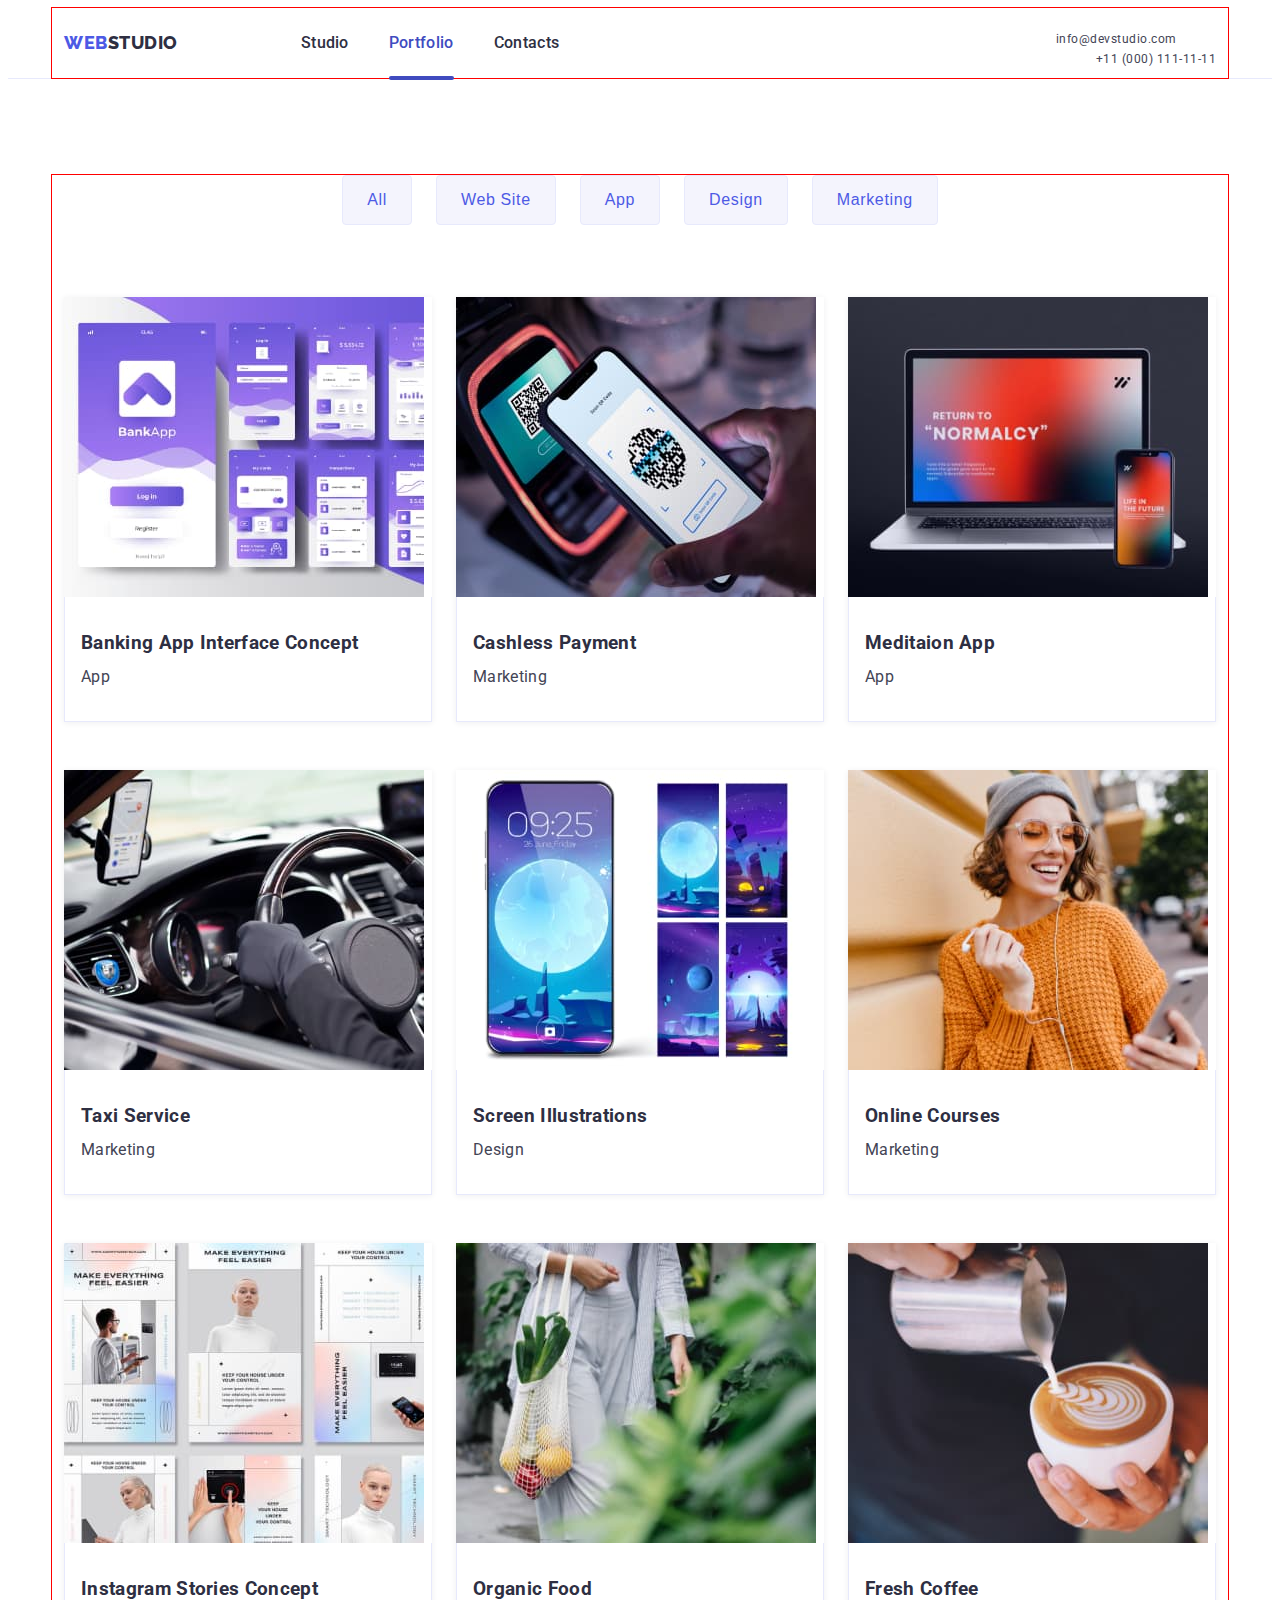
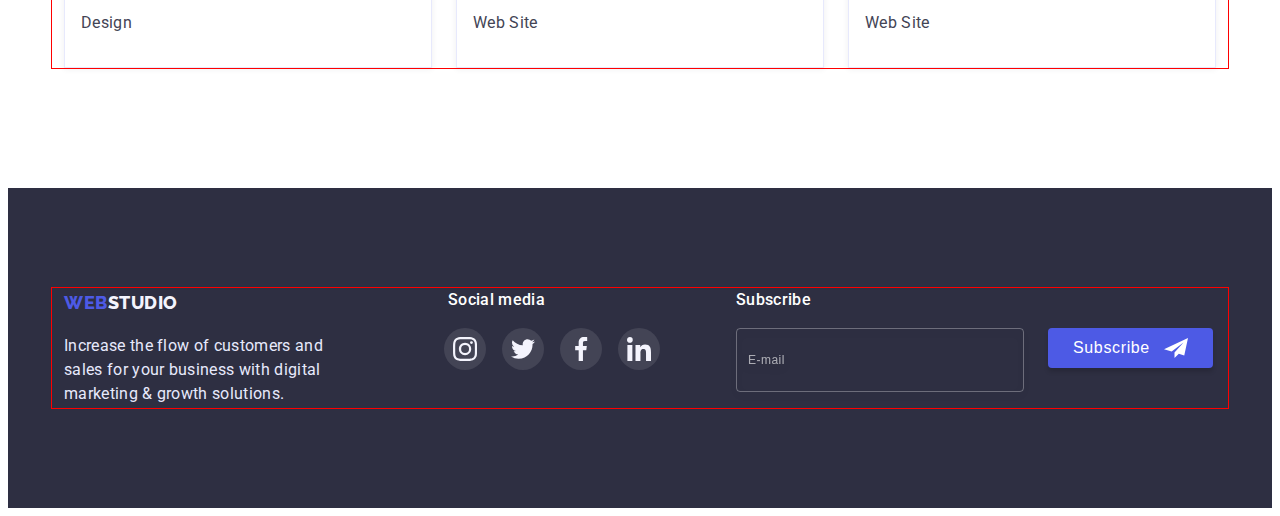
==== portfolio.html @ 54d761a9 "1" ====
<!DOCTYPE html>
<html lang="en">
  <head>
    <meta charset="UTF-8" />
    <meta http-equiv="X-UA-Compatible" content="IE=edge" />
    <meta name="viewport" content="width=device-width, initial-scale=1.0" />
    <title>WebStudio</title>
    <link rel="preconnect" href="https://fonts.googleapis.com" />
    <link rel="preconnect" href="https://fonts.gstatic.com" crossorigin />
    <link
      href="https://fonts.googleapis.com/css2?family=Raleway:wght@800&family=Roboto:wght@400;500;700&display=swap"
      rel="stylesheet"
    />
    <link
      rel="stylesheet"
      href="https://cdnjs.cloudflare.com/ajax/libs/modern-normalize/1.1.0/modern-normalize.min.css"
      integrity="sha512-wpPYUAdjBVSE4KJnH1VR1HeZfpl1ub8YT/NKx4PuQ5NmX2tKuGu6U/JRp5y+Y8XG2tV+wKQpNHVUX03MfMFn9Q=="
      crossorigin="anonymous"
      referrerpolicy="no-referrer"
    />
    <link rel="stylesheet" type="text/css" href="./css/style.css" />
    <link rel="stylesheet" type="text/css" href="./css/mobile.css" />
    <link rel="stylesheet" type="text/css" href="./css/tablet.css" />
    <link rel="stylesheet" type="text/css" href="./css/desktop.css" />
  </head>
  <body>
    <!-- Top Line -->
    <header class="header">
      <div class="container">
        <nav class="header-nav">
          <a href="./index.html" class="header-logo logo link"
            ><span class="logo-accent">WEB</span>STUDIO</a
          >
          <ul class="header-list list">
            <li class="header-item">
              <a href="./index.html" class="header-link link">Studio</a>
            </li>
            <li class="header-item">
              <a href="./portfolio.html" class="header-link current link">Portfolio</a>
            </li>
            <li class="header-item">
              <a href="" class="header-link link">Contacts</a>
            </li>
          </ul>
        </nav>
        <ul class="contacts-list list">
          <li class="contacts-item">
            <a href="mailto:info@devstudio.com" class="contacts-link link"
              >info@devstudio.com</a
            >
          </li>
          <li class="contacts-item">
            <a href="tel:+110001111111" class="contacts-link link"
              >+11 (000) 111-11-11</a
            >
          </li>
        </ul>
      </div>
    </header>
    <main>
      <!-- Projects -->
        <section class="projects">
          <div class="container">
            <h1 class="visually-hidden">Projects</h1>
          <ul class="projects-filter-list list">
            <li class="projects-item">
              <button type="button" class="projects-btn btn">All</button>
            </li>
            <li class="projects-item">
              <button type="button" class="projects-btn btn">Web Site</button>
            </li>
            <li class="projects-item">
              <button type="button" class="projects-btn btn">App</button>
            </li>
            <li class="projects-item">
              <button type="button" class="projects-btn btn">Design</button>
            </li>
            <li class="projects-item">
              <button type="button" class="projects-btn btn">Marketing</button>
            </li>
          </ul>
          <ul class="projects-list list">
            <li class="projects-card-item">
              <a href="" class="projects-link link">
                <div class="card-discription">
                  <img src="./images/Portfolio1.jpg" alt="" width="360"/>
                  <p class="text-hover">14 Stylish and User-Friendly
                    App Design Concepts
                    · Task Manager App
                    · Calorie Tracker App
                    · Exotic Fruit Ecommerce App
                    · Cloud Storage App
                </p>
                </div>
                <div class="description">
                  <h3 class="projects-title">Banking App Interface Concept</h3>
                  <p class="projects-text">App</p>
                </div>
              </a>
            </li>
            <li class="projects-card-item">
              <a href="" class="projects-link link">
                <div class="card-discription">
                  <img src="./images/Portfolio2.jpg" alt="" width="360"/>
                  <p class="text-hover">14 Stylish and User-Friendly
                    App Design Concepts
                    · Task Manager App
                    · Calorie Tracker App
                    · Exotic Fruit Ecommerce App
                    · Cloud Storage App</p>
                </div>
                <div class="description">
                  <h3 class="projects-title">Cashless Payment</h3>
                  <p class="projects-text">Marketing</p>
                </div>
              </a>
            </li>
            <li class="projects-card-item">
              <a href="" class="projects-link link">
                <div class="card-discription">
                  <img src="./images/Portfolio3.jpg" alt="" width="360"/>
                  <p class="text-hover">14 Stylish and User-Friendly
                    App Design Concepts
                    · Task Manager App
                    · Calorie Tracker App
                    · Exotic Fruit Ecommerce App
                    · Cloud Storage App</p>
                </div>
                <div class="description">
                  <h3 class="projects-title">Meditaion App</h3>
                  <p class="projects-text">App</p>
                </div>
              </a>
            </li>
            <li class="projects-card-item">
              <a href="" class="projects-link link">
                <div class="card-discription">
                  <img src="./images/Portfolio4.jpg" alt="" width="360"/>
                  <p class="text-hover">14 Stylish and User-Friendly
                    App Design Concepts
                    · Task Manager App
                    · Calorie Tracker App
                    · Exotic Fruit Ecommerce App
                    · Cloud Storage App</p>
                </div>
                <div class="description">
                  <h3 class="projects-title">Taxi Service</h3>
                  <p class="projects-text">Marketing</p>
                </div>
              </a>
            </li>
            <li class="projects-card-item">
              <a href="" class="projects-link link">
                <div class="card-discription">
                  <img src="./images/Portfolio5.jpg" alt="" width="360"/>
                  <p class="text-hover">14 Stylish and User-Friendly
                    App Design Concepts
                    · Task Manager App
                    · Calorie Tracker App
                    · Exotic Fruit Ecommerce App
                    · Cloud Storage App</p>
                </div>
                <div class="description">
                  <h3 class="projects-title">Screen Illustrations</h3>
                  <p class="projects-text">Design</p>
                </div>
              </a>
            </li>
            <li class="projects-card-item">
              <a href="" class="projects-link link">
                <div class="card-discription">
                  <img src="./images/Portfolio6.jpg" alt="" width="360"/>
                  <p class="text-hover">14 Stylish and User-Friendly
                    App Design Concepts
                    · Task Manager App
                    · Calorie Tracker App
                    · Exotic Fruit Ecommerce App
                    · Cloud Storage App</p>
                </div>
                <div class="description">
                  <h3 class="projects-title">Online Courses</h3>
                  <p class="projects-text">Marketing</p>
                </div>
              </a>
            </li>
            <li class="projects-card-item">
              <a href="" class="projects-link link">
                <div class="card-discription">
                  <img src="./images/Portfolio7.jpg" alt="" width="360"/>
                  <p class="text-hover">14 Stylish and User-Friendly
                    App Design Concepts
                    · Task Manager App
                    · Calorie Tracker App
                    · Exotic Fruit Ecommerce App
                    · Cloud Storage App</p>
                </div>
                <div class="description">
                  <h3 class="projects-title">Instagram Stories Concept</h3>
                  <p class="projects-text">Design</p>
                </div>
              </a>
            </li>
            <li class="projects-card-item">
              <a href="" class="projects-link link">
                <div class="card-discription">
                  <img src="./images/Portfolio8.jpg" alt="" width="360"/>
                  <p class="text-hover">14 Stylish and User-Friendly
                    App Design Concepts
                    · Task Manager App
                    · Calorie Tracker App
                    · Exotic Fruit Ecommerce App
                    · Cloud Storage App</p>
                </div>
                <div class="description">
                  <h3 class="projects-title">Organic Food</h3>
                  <p class="projects-text">Web Site</p>
                </div>
              </a>
            </li>
            <li class="projects-card-item">
              <a href="" class="projects-link link">
                <div class="card-discription">
                  <img src="./images/Portfolio9.jpg" alt="" width="360"/>
                  <p class="text-hover">14 Stylish and User-Friendly
                    App Design Concepts
                    · Task Manager App
                    · Calorie Tracker App
                    · Exotic Fruit Ecommerce App
                    · Cloud Storage App</p>
                </div>
                <div class="description">
                  <h3 class="projects-title">Fresh Coffee</h3>
                  <p class="projects-text">Web Site</p>
                </div>
              </a>
            </li>
          </ul>
          </div>
        </section>
    </main>
    <!-- Footer -->
    <footer class="footer section">
      <div class="container">
        <div class="container-tablet">
          <div class="short-description">
            <a href="./index.html" class="footer-logo logo link">
              <span class="logo-accent">WEB</span>STUDIO</a>
            <p class="footer-text">
            Increase the flow of customers and sales for your business with digital
            marketing & growth solutions.
            </p>
          </div>
          <div class="social-network">
            <h3 class="social-title">Social media</h3>
            <ul class="social-list footer list">
              <li class="social-item">
                <a href="" class="social-link link">
                  <svg class="icon-instagram icon" width="24" height="24">
                    <use href="./images/icons.svg#icon-instagram">
                    </use>
                  </svg>
                </a>
              </li>
              <li class="social-item">
                <a href="" class="social-link link">
                  <svg class="icon-twitter icon" width="24" height="24">
                    <use href="./images/icons.svg#icon-twitter">
                    </use>
                  </svg>
                </a>
              </li>
              <li class="social-item">
                <a href="" class="social-link link">
                  <svg class="icon-facebook icon" width="24" height="24">
                    <use href="./images/icons.svg#icon-facebook">
                    </use>
                  </svg>
                </a>
              </li>
              <li class="social-item">
                <a href="" class="social-link link">
                  <svg class="icon-linkedin icon" width="24" height="24">
                    <use href="./images/icons.svg#icon-linkedin">
                    </use>
                  </svg>
                </a>
              </li>
            </ul>
          </div>
        </div>
        <form class="form-footer">
            <h3 class="form-footer-title">Subscribe</h3>
          <div class="form-field-footer">  
            <input class="form-input-footer" type="email" name="email" placeholder="E-mail">
            <button type="submit" class="form-btn footer btn">Subscribe</button>
          </div>
        </form>
      </div>
    </footer>
  </body>
</html>
---- css/style.css ----
/* основной цвет текста #434455 */
/* цвет заголовков #2E2F42 */
/* цвет акцент #4D5AE5 */
/* цвет выделения #404BBF */
:root {
  --primary-text-color: #434455;
  --title-text-color: #2e2f42;
  --accent-color: #4d5ae5;
  --selection-color: #404bbf;
}
body {
  background-color: #ffffff;

  color: var(--primary-text-color);
  font-family: "Roboto", sans-serif;
  font-weight: 400;
  font-size: 16px;
  line-height: 1.5;
  letter-spacing: 0.02em;
}
.container {
  margin-right: auto;
  margin-left: auto;
  padding-right: 16px;
  padding-left: 16px;

  outline: 1px solid red;
}
.list {
  margin: 0;
  padding: 0;

  list-style: none;
}
.link {
  text-decoration: none;
}
.logo {
  font-family: "Raleway", cursive;
  font-weight: 800;
  font-size: 18px;
  letter-spacing: 0.03em;
}
.btn {
  display: inline-block;
  border: 1px solid transparent;
  cursor: pointer;

  font-weight: 500;
  font-size: 16px;
  line-height: 1.5;
  letter-spacing: 0.04em;
}
.section {
  padding-top: 96px;
  padding-bottom: 96px;
}
img {
  display: block;
  margin: 0;
}
.title {
  color: var(--title-text-color);
  font-weight: 700;
  font-size: 36px;
  line-height: 1.11;
}

/* ----- Top Line ----- */

.header {
  border-bottom: 1px solid #e7e9fc;
}
.header .container {
  display: flex;
  align-items: center;
}
.header-nav {
  display: flex;
  align-items: center;
}
.header-logo {
  margin-right: 76px;

  color: var(--title-text-color);
  line-height: 1.33;
}
.logo-accent {
  color: var(--accent-color);
}
.header-list {
  display: flex;
}
.header-item:not(:last-child) {
  margin-right: 40px;
}
.header-link {
  position: relative;
  display: block;
  padding-top: 24px;
  padding-bottom: 24px;

  transition: color 250ms cubic-bezier(0.4, 0, 0.2, 1);

  color: var(--title-text-color);
  font-weight: 500;
  font-size: 16px;
  line-height: 1.5;
}
.header-link:is(:hover, :focus),
.header-link.current {
  color: var(--selection-color);
}
.current::after {
  content: "";

  position: absolute;
  top: 69px;
  left: 0;

  width: 100%;
  height: 4px;

  border-radius: 2px;
  background-color: var(--selection-color);
}
.contacts-list {
  display: flex;
  margin-left: auto;
}
.contacts-item + .contacts-item {
  margin-left: 40px;
}
.contacts-link {
  display: block;

  transition: color 250ms cubic-bezier(0.4, 0, 0.2, 1);

  color: var(--primary-text-color);
}
.contacts-link:is(:hover, :focus) {
  color: var(--selection-color);
}

/* ----- Hero ----- */

.hero {
  text-align: center;
}
.overlay {
  max-width: 428px;

  margin-right: auto;
  margin-left: auto;
  padding-top: 112px;
  padding-bottom: 112px;

  background-image: linear-gradient(
      to right,
      rgba(46, 47, 66, 0.7),
      rgba(46, 47, 66, 0.7)
    ),
    url("../images/hero-bg-mobile.jpg");
  background-repeat: no-repeat;
  background-position: center;
  background-size: cover;
  background-color: grey;
}
.hero-title {
  max-width: 320px;

  margin: 0 auto 72px;

  color: #ffffff;
}
.hero-btn {
  min-width: 169px;
  height: 56px;

  padding: 16px 32px;

  transition: background-color 250ms cubic-bezier(0.4, 0, 0.2, 1);

  color: #ffffff;
  background-color: var(--accent-color);
  border-radius: 4px;
  box-shadow: 0px 4px 4px rgba(0, 0, 0, 0.15);
}
.hero-btn:is(:hover, :focus) {
  background-color: var(--selection-color);
}

/* ----- Features ----- */

.visually-hidden {
  position: absolute;
  width: 1px;
  height: 1px;
  margin: -1px;
  border: 0;
  padding: 0;

  white-space: nowrap;
  clip-path: inset(100%);
  clip: rect(0 0 0 0);
  overflow: hidden;
}
.features-list {
  display: flex;
  flex-wrap: wrap;
  gap: 72px;
}
.features-icon {
  display: none;
  width: 264px;
  height: 112px;
  margin-bottom: 8px;

  justify-content: center;
  align-items: center;

  background-color: #f4f4fd;
  border-radius: 4px;
}
.features-title {
  margin-top: 0;
  margin-bottom: 8px;

  text-align: center;
}
.features-text {
  margin: 0;

  font-weight: 500;
}

/* ----- Occupation ----- */

.occupation {
  display: none;
  text-align: center;
}
.occupation-title {
  margin-top: 0;
  margin-bottom: 72px;
}
.occupation-list {
  display: flex;
  justify-content: space-between;
}

/* ----- Team ----- */

.team {
  padding-bottom: 128px;

  background-color: #f4f4fd;
  text-align: center;
}
.team-title {
  margin-top: 0;
  margin-bottom: 72px;
}
.team-list {
  display: flex;
  flex-wrap: wrap;
  justify-content: center;
  gap: 72px;
}
.team-item {
  width: 264px;

  box-shadow: 0px 1px 6px rgba(46, 47, 66, 0.08),
    0px 1px 1px rgba(46, 47, 66, 0.16), 0px 2px 1px rgba(46, 47, 66, 0.08);
  border-radius: 0px 0px 4px 4px;

  background-color: #fff;
}
.team-item .description {
  padding: 32px 16px;
}
.team-title-name {
  margin-top: 0;
  margin-bottom: 8px;

  font-weight: 500;
  font-size: 20px;
  line-height: 1.2;
  color: var(--title-text-color);
}
.team-text {
  margin-top: 0;
  margin-bottom: 8px;
}
.social-list {
  display: flex;
  gap: 24px;
}
.social-link {
  display: flex;
  width: 40px;
  height: 40px;

  justify-content: center;
  align-items: center;

  transition: background-color 250ms cubic-bezier(0.4, 0, 0.2, 1);

  border: 1px solid transparent;
  border-radius: 50%;

  background-color: var(--accent-color);
}
.social-link:is(:hover, :focus) {
  background-color: var(--selection-color);
}

/* ----- Customers ----- */

.customers {
  text-align: center;
}
.customers-title {
  margin-top: 0;
  margin-bottom: 72px;
}
.customers-list {
  display: flex;
  flex-wrap: wrap;
  gap: 72px 16px;
}
.customers-link {
  display: flex;
  width: 190px;
  height: 88px;

  justify-content: center;
  align-items: center;
  color: #8e8f99;

  transition: color 250ms cubic-bezier(0.4, 0, 0.2, 1),
    border-color 250ms cubic-bezier(0.4, 0, 0.2, 1);

  border: 1px solid #8e8f99;
  border-radius: 4px;
}
.customers-link:is(:hover, :focus) {
  color: var(--selection-color);
  border-color: var(--selection-color);
}
.customers-link > svg {
  fill: currentColor;
}

/* ----- Footer ----- */

.footer {
  background-color: var(--title-text-color);
}
.short-description {
  margin-bottom: 72px;
}
.footer-logo {
  display: block;
  margin-bottom: 16px;
  text-align: center;

  color: #f4f4fd;
  line-height: 1.67;
}
.footer-text {
  max-width: 268px;
  margin: 0 auto;

  color: #e7e9fc;
}
.social-list.footer {
  padding: 0;
  gap: 16px;
}
.social-network {
  width: 100%;
  margin-bottom: 72px;
}
.social-list.footer {
  justify-content: center;
}
.social-title {
  margin-top: 0;
  margin-bottom: 16px;

  text-align: center;
  color: #ffffff;
  font-weight: 500;
  font-size: 16px;
}
.social-network .social-link {
  background-color: rgba(255, 255, 255, 0.1);
}
.social-network .social-link:is(:hover, :focus) {
  background-color: #31d0aa;
}

/* ----- Footer form ----- */

.form-footer-title {
  margin-top: 0;
  margin-bottom: 16px;

  text-align: center;
  color: #ffffff;
  font-weight: 500;
  font-size: 16px;
}
.form-input-footer {
  width: 100%;
  height: 40px;
  padding: 11px;
  margin-bottom: 16px;

  color: rgba(255, 255, 255, 0.6);
  letter-spacing: 0.04em;
  font-size: 12px;
  line-height: 2;

  outline: transparent;
  border: 1px solid rgba(255, 255, 255, 0.3);
  filter: drop-shadow(0px 4px 4px rgba(0, 0, 0, 0.15));
  border-radius: 4px;
  background-color: transparent;
}
.form-input-footer:focus {
  border-color: var(--accent-color);
}
.form-input-footer::placeholder {
  color: rgba(255, 255, 255, 0.6);
  letter-spacing: 0.04em;
  font-size: 12px;
  line-height: 2;
}
.form-btn.footer {
  display: flex;
  justify-content: space-between;
  align-items: center;

  min-width: 165px;
  height: 40px;
  margin-right: auto;
  margin-left: auto;
  padding: 8px 24px;
}
.form-btn.footer::after {
  content: "";
  width: 24px;
  height: 20px;

  background-image: url(../images/icon-send.svg);
}

/* +++++ Porfolio Style +++++ */

/* ----- Projects ----- */

.projects {
  padding-top: 96px;
  padding-bottom: 120px;
}
.projects-filter-list {
  display: flex;
  margin-bottom: 72px;
  justify-content: center;
  gap: 24px;
}
.projects-btn {
  padding: 12px 24px;

  transition: color 250ms cubic-bezier(0.4, 0, 0.2, 1),
    background-color 250ms cubic-bezier(0.4, 0, 0.2, 1),
    box-shadow 250ms cubic-bezier(0.4, 0, 0.2, 1),
    border-color 250ms cubic-bezier(0.4, 0, 0.2, 1);

  color: var(--accent-color);
  background-color: #f4f4fd;
  border: 1px solid #e7e9fc;
  border-radius: 4px;
}
.projects-btn:is(:hover, :focus) {
  color: #ffffff;
  background-color: var(--accent-color);
  box-shadow: 0px 3px 1px rgba(0, 0, 0, 0.1), 0px 2px 1px rgba(0, 0, 0, 0.08),
    0px 2px 2px rgba(0, 0, 0, 0.12);
  border-color: transparent;
}
.projects-list {
  display: flex;
  flex-wrap: wrap;
  gap: 48px 24px;
}
.projects-card-item {
  display: block;
  width: calc((100% - 48px) / 3);

  transition: box-shadow 250ms cubic-bezier(0.4, 0, 0.2, 1);

  box-shadow: 0px 1px 6px rgba(46, 47, 66, 0.08);
}
.projects-card-item:is(:hover, :focus) {
  box-shadow: 0px 1px 6px rgba(46, 47, 66, 0.08),
    0px 1px 1px rgba(46, 47, 66, 0.16), 0px 2px 1px rgba(46, 47, 66, 0.08);
}
.projects-card-item .description {
  padding-top: 32px;
  padding-bottom: 32px;
  padding-left: 16px;

  border-right: 1px solid #e7e9fc;
  border-bottom: 1px solid #e7e9fc;
  border-left: 1px solid #e7e9fc;
}
.projects-link {
  color: var(--title-text-color);
}
.projects-title {
  margin-top: 0;
  margin-bottom: 8px;
}
.projects-text {
  margin-top: 0;
  margin-bottom: 0;

  color: var(--primary-text-color);
}
.card-discription {
  position: relative;
  overflow: hidden;
}
.text-hover {
  position: absolute;
  top: 0;
  left: 0;

  width: 100%;
  height: 100%;
  margin: 0;
  padding: 40px 32px;
  overflow: auto;

  transform: translateY(100%);
  transition: transform 250ms cubic-bezier(0.4, 0, 0.2, 1);

  color: #f4f4fd;
  background-color: var(--accent-color);
}
.projects-link:is(:hover, :focus) .text-hover {
  transform: translateY(0);
}

/* ----- Modal window ----- */

.backdrop {
  position: fixed;
  top: 0;
  left: 0;

  width: 100%;
  height: 100%;

  background-color: rgba(46, 47, 66, 0.4);

  transition: visibility 500ms cubic-bezier(0.4, 0, 0.2, 1),
    opacity 500ms cubic-bezier(0.4, 0, 0.2, 1);
}
.backdrop.is-hidden {
  opacity: 0;
  visibility: hidden;
  pointer-events: none;
}
.backdrop.is-hidden .modal {
  transform: translate(250%, 150%) rotate(-180deg);
}
.modal {
  position: absolute;
  top: 50%;
  left: 50%;
  transform: translate(-50%, -50%) rotate(0);

  width: 392px;
  height: 586px;
  padding: 72px 16px 24px;
  transition: transform 500ms cubic-bezier(0.4, 0, 0.2, 1);

  background: #fcfcfc;
  box-shadow: 0px 1px 1px rgba(0, 0, 0, 0.14), 0px 1px 3px rgba(0, 0, 0, 0.12),
    0px 2px 1px rgba(0, 0, 0, 0.2);
  border-radius: 4px;
}
.btn-close {
  position: absolute;
  top: 24px;
  right: 24px;

  display: flex;
  justify-content: center;
  align-items: center;

  width: 24px;
  height: 24px;
  padding: 0;

  transition: color 250ms cubic-bezier(0.4, 0, 0.2, 1),
    background-color 250ms cubic-bezier(0.4, 0, 0.2, 1),
    border 250ms cubic-bezier(0.4, 0, 0.2, 1);

  color: #000000;
  background-color: #e7e9fc;
  border: 1px solid rgba(0, 0, 0, 0.1);
  border-radius: 50%;
}
.btn-close:is(:hover, :focus) {
  color: #ffffff;
  background-color: var(--selection-color);
  border-color: transparent;
}
.btn-close > svg {
  fill: currentColor;
}

/* ----- Modal form ----- */

.title-modal {
  margin-top: 0;
  margin-bottom: 14px;

  text-align: center;

  color: var(--title-text-color);
  font-size: 16px;
  line-height: 1.5;
  font-weight: 500;
}
.form-wrap {
  position: relative;
  margin-bottom: 8px;

  color: var(--title-text-color);
}
.form-label {
  display: block;
  margin-bottom: 4px;

  color: #8e8f99;
  font-size: 12px;
  line-height: 1.16;
  letter-spacing: 0.01em;
}
.form-input {
  display: block;
  width: 100%;
  height: 40px;
  padding: 11px 11px 11px 38px;

  outline: transparent;
  border: 1px solid rgba(33, 33, 33, 0.2);
  border-radius: 4px;
}
.form-input:focus,
.form-textarea:focus {
  border-color: var(--accent-color);
}
.form-input:focus + .icon-form {
  color: var(--accent-color);
}
.icon-form {
  position: absolute;
  top: 50%;
  transform: translateY(-50%);
  left: 19px;

  fill: currentColor;
}
.form-textarea {
  display: block;
  width: 100%;
  height: 120px;
  padding: 8px 16px;
  resize: none;
  margin-bottom: 16px;

  outline: transparent;
  border: 1px solid rgba(33, 33, 33, 0.2);
  border-radius: 4px;
}
.form-textarea::placeholder {
  color: #8e8f99;
  font-size: 12px;
  line-height: 1.33;
  letter-spacing: 0.04em;
}
.form-accept {
  display: flex;
  margin-bottom: 24px;

  color: #757575;
  font-size: 12px;
  line-height: 1.33;
  letter-spacing: 0.04em;
}
.form-accept::before {
  content: "";
  width: 16px;
  height: 16px;
  margin-right: 8px;

  transition: border-color 250ms cubic-bezier(0.4, 0, 0.2, 1),
    background-color 250ms cubic-bezier(0.4, 0, 0.2, 1),
    background-image 250ms cubic-bezier(0.4, 0, 0.2, 1);

  border: 1.25px solid #2e2f42;
  border-radius: 2px;
}
.form-checkbox:checked + .form-accept::before {
  border-color: transparent;

  background-color: var(--selection-color);
  background-image: url(../images/icon-check.svg);
  background-repeat: no-repeat;
  background-position: center;
}
.form-checkbox:focus + .form-accept::before {
  outline: 1.25px solid #2e2f42;
}
.privacy-police-link {
  margin-left: 3px;
  color: var(--accent-color);
}
.form-btn {
  display: block;
  min-width: 169px;
  height: 56px;
  margin-right: auto;
  margin-left: auto;
  padding: 16px 32px;

  transition: background-color 250ms cubic-bezier(0.4, 0, 0.2, 1);

  color: #ffffff;
  background: var(--accent-color);
  box-shadow: 0px 4px 4px rgba(0, 0, 0, 0.15);
  border-radius: 4px;
}
.form-btn:is(:hover, :focus) {
  background-color: var(--selection-color);
}
---- css/mobile.css ----
@media screen and (min-width: 480px) {
  .container {
    max-width: 428px;
  }
}
---- css/tablet.css ----
@media screen and (min-width: 768px) {
  .container {
    max-width: 768px;
  }

  /* ----- Top Line ----- */

  .header-logo {
    margin-right: 123px;
  }
  .contacts-list {
    display: block;
    margin-top: 24px;
  }
  .contacts-item.tablet {
    margin: 0;
  }
  .contacts-link {
    font-size: 12px;
    line-height: 1.33;
    letter-spacing: 0.04em;
  }
  .contacts-item:not(:last-child) {
    margin-bottom: 4px;
  }
  .header .container {
    height: 70px;
    align-items: normal;
  }

  /* ----- Hero ----- */

  .overlay {
    max-width: 768px;
    padding-bottom: 108px;

    background-image: linear-gradient(
        to right,
        rgba(46, 47, 66, 0.7),
        rgba(46, 47, 66, 0.7)
      ),
      url("../images/hero-bg-tablet.jpg");
  }
  .hero-title {
    max-width: 496px;
    margin: 0 auto 40px;

    font-size: 56px;
    line-height: 1.07;
  }

  /* ----- Features ----- */

  .features-list {
    gap: 72px 24px;
  }
  .features-item {
    width: calc((100% - 24px) / 2);
  }
  .features-title {
    text-align: start;
  }
  .features-text {
    max-width: 351px;
  }

  /* ----- Team ----- */

  .team {
    padding-bottom: 104px;
  }
  .team-list {
    gap: 64px 24px;
  }

  /* ----- Customers ----- */

  .customers-list {
    gap: 72px 24px;
    justify-content: center;
  }
  .customers-link {
    width: 168px;
  }

  /* ----- Footer ----- */

  .footer > .container {
    padding-right: 164px;
    padding-left: 108px;
  }
  .container-tablet {
    display: flex;
    gap: 24px;
    margin-bottom: 72px;
  }
  .short-description {
    width: 264px;
    margin: 0;
  }
  .social-network {
    width:  208px;
    margin: 0;
  }
  .footer-logo {
    text-align: start;
  }
  .social-title {
    text-align: start;
  }

  /* ----- Footer form ----- */

  .form-footer {
    padding: 0;
  }
  .form-footer-title {
    text-align: start;
  }
  .form-field-footer {
    display: flex;
    justify-content: start;
    gap: 24px;
  }
  .form-input-footer {
    width: 264px;
  }
  .form-btn.footer {
    margin: 0;
  }

  /* ----- Modal window ----- */

  .modal {
    width: 408px;
    height: 586px;
    padding-right: 24px;
    padding-left: 24px;
  }
}
---- css/desktop.css ----
@media screen and (min-width: 1200px) {
  .container {
    max-width: 1152px;
    padding-right: 12px;
    padding-left: 12px;
  }
  .section {
    padding-top: 120px;
    padding-bottom: 120px;
  }

  /* ----- Hero ----- */

  .overlay {
    max-width: 1440px;

    padding-top: 188px;
    padding-bottom: 188px;

    background-image: linear-gradient(
        to right,
        rgba(46, 47, 66, 0.7),
        rgba(46, 47, 66, 0.7)
      ),
      url("../images/hero-bg-desktop.jpg");
  }
  .hero-title {
    max-width: 496px;
    margin: 0 auto 48px;

    font-size: 56px;
    line-height: 1.07;
  }
  .features-text {
    font-weight: 400;
  }

  /* ----- Features ----- */

  .features-icon {
    display: flex;
  }
  .features-list {
    gap: 24px;
  }
  .features-item {
    width: calc((100% - 72px) / 4);
  }
  .features-title {
    font-weight: 500;
    font-size: 20px;
    line-height: 1.2;
  }

   /* ----- Team ----- */

  .team-list {
    gap: 24px;
  }

  /* ----- Customers ----- */

  .customers-list {
    gap: 24px;
  }

  /* ----- Occupation ----- */

  .occupation {
    display: block;
    padding-top: 0;
  }
  
  /* ----- Footer ----- */

  .footer {
    padding-top: 100px;
    padding-bottom: 100px;
  }
  .footer > .container {
    display: flex;
    padding: 0 12px;
  }
  .container-tablet {
    gap: 120px;
    margin-right: 80px;
    margin-bottom: 0;
  }
}
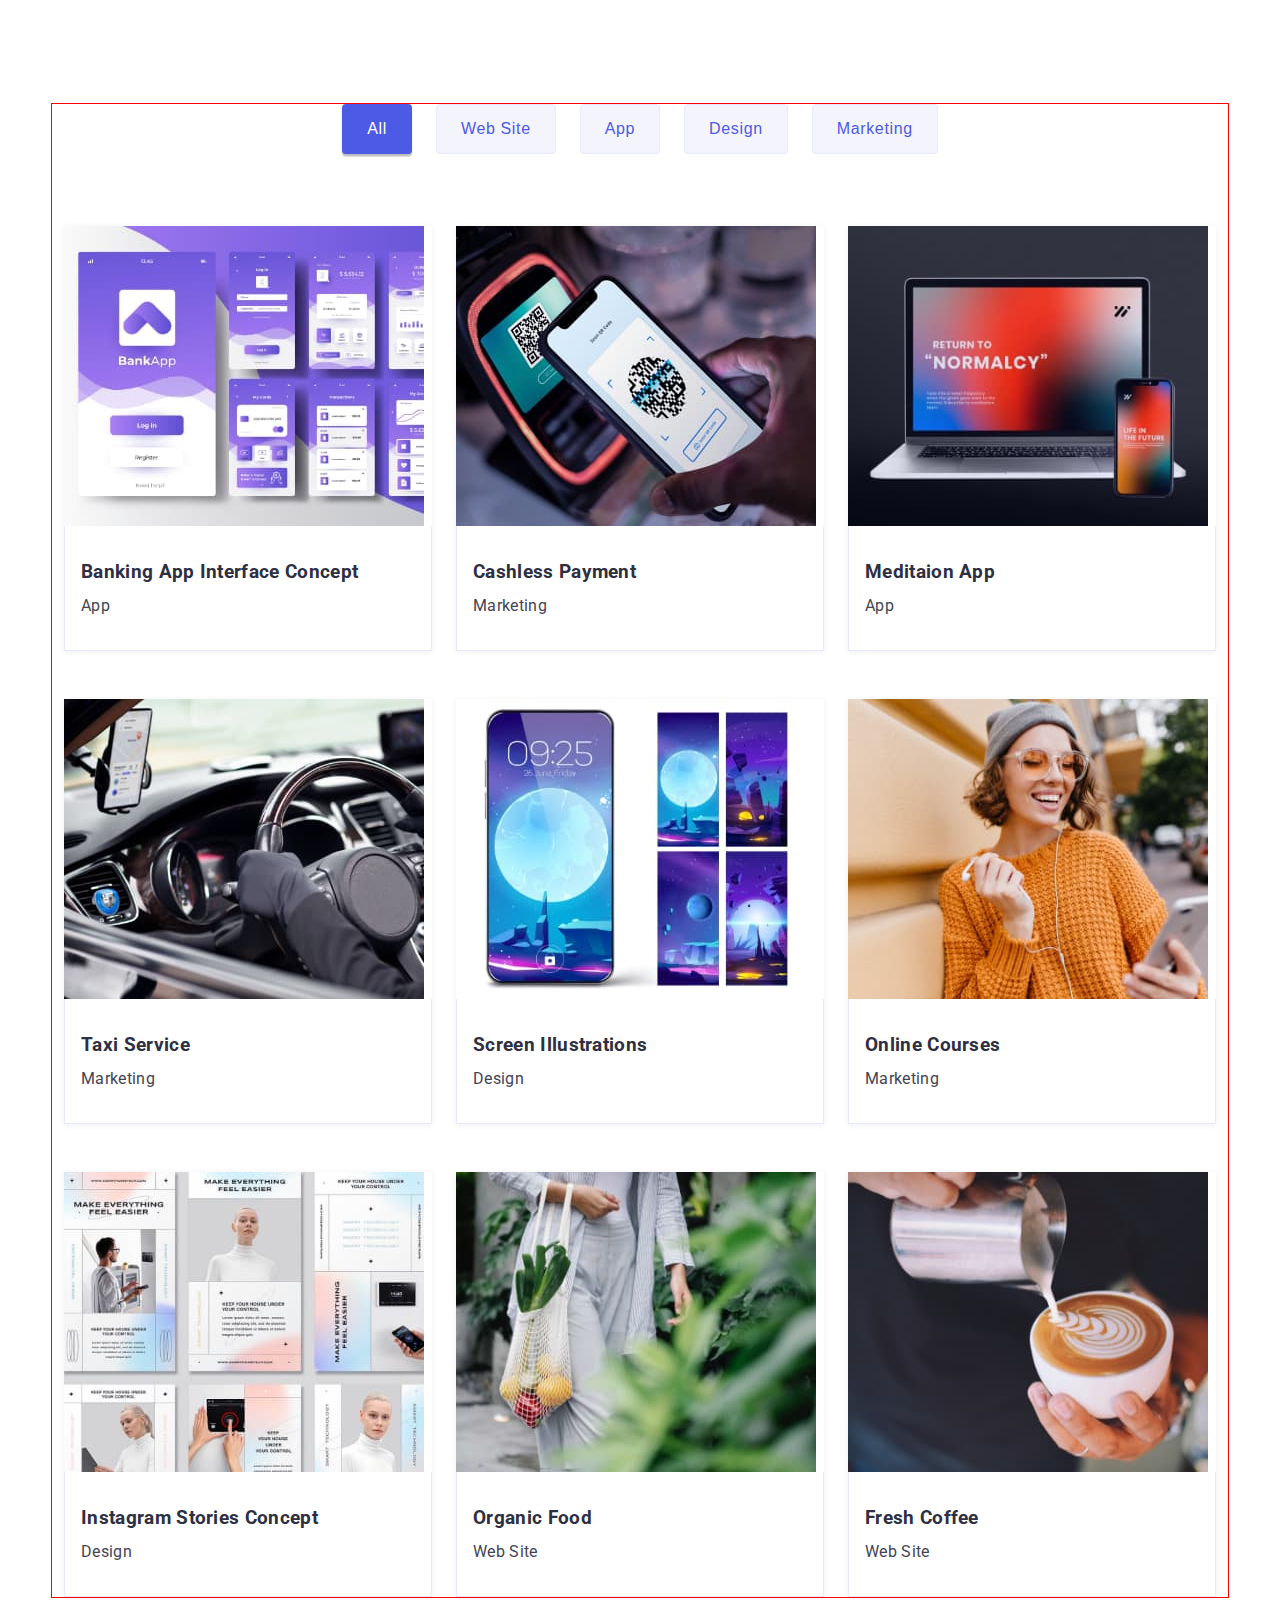
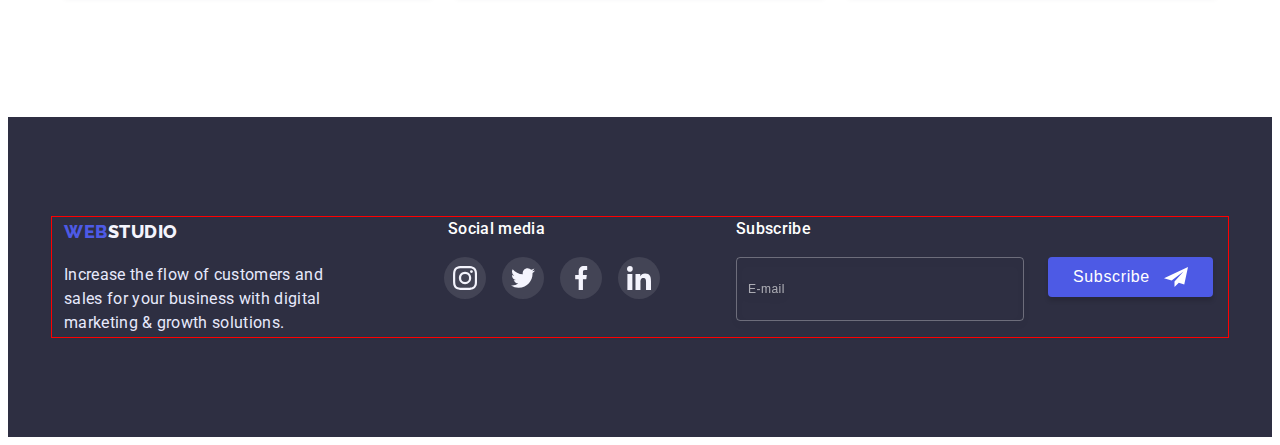
==== commit 58580e08: "1" ====
--- a/portfolio.html
+++ b/portfolio.html
@@ -25,7 +25,7 @@
   </head>
   <body>
     <!-- Top Line -->
-    <header class="header">
+    <!-- <header class="header">
       <div class="container">
         <nav class="header-nav">
           <a href="./index.html" class="header-logo logo link"
@@ -56,7 +56,7 @@
           </li>
         </ul>
       </div>
-    </header>
+    </header> -->
     <main>
       <!-- Projects -->
         <section class="projects">
@@ -64,7 +64,7 @@
             <h1 class="visually-hidden">Projects</h1>
           <ul class="projects-filter-list list">
             <li class="projects-item">
-              <button type="button" class="projects-btn btn">All</button>
+              <button type="button" class="projects-btn current-btn btn">All</button>
             </li>
             <li class="projects-item">
               <button type="button" class="projects-btn btn">Web Site</button>
--- a/css/style.css
+++ b/css/style.css
@@ -462,13 +462,13 @@
 /* ----- Projects ----- */
 
 .projects {
-  padding-top: 96px;
-  padding-bottom: 120px;
+  padding-top: 48px;
+  padding-bottom: 48px;
 }
 .projects-filter-list {
   display: flex;
-  margin-bottom: 72px;
-  justify-content: center;
+  flex-wrap: wrap;
+  margin-bottom: 48px;
   gap: 24px;
 }
 .projects-btn {
@@ -484,7 +484,8 @@
   border: 1px solid #e7e9fc;
   border-radius: 4px;
 }
-.projects-btn:is(:hover, :focus) {
+.projects-btn:is(:hover, :focus),
+.current-btn {
   color: #ffffff;
   background-color: var(--accent-color);
   box-shadow: 0px 3px 1px rgba(0, 0, 0, 0.1), 0px 2px 1px rgba(0, 0, 0, 0.08),
@@ -494,11 +495,11 @@
 .projects-list {
   display: flex;
   flex-wrap: wrap;
-  gap: 48px 24px;
+  gap: 48px;
 }
 .projects-card-item {
   display: block;
-  width: calc((100% - 48px) / 3);
+  width: 396px;
 
   transition: box-shadow 250ms cubic-bezier(0.4, 0, 0.2, 1);
 
--- a/css/tablet.css
+++ b/css/tablet.css
@@ -137,4 +137,23 @@
     padding-right: 24px;
     padding-left: 24px;
   }
+
+  /* +++++ Porfolio Style +++++ */
+
+  /* ----- Projects ----- */
+
+  .projects {
+    padding-top: 64px;
+    padding-bottom: 96px;
+  }
+  .projects-filter-list {
+    margin-bottom: 64px;
+    justify-content: center;
+  }
+  .projects-list {
+    gap: 72px 24px;
+  }
+  .projects-card-item {
+    width: calc((100% - 24px) / 2);
+  }
 }
--- a/css/desktop.css
+++ b/css/desktop.css
@@ -86,4 +86,22 @@
     margin-right: 80px;
     margin-bottom: 0;
   }
+
+  /* +++++ Porfolio Style +++++ */
+
+  /* ----- Projects ----- */
+
+  .projects {
+    padding-top: 96px;
+    padding-bottom: 120px;
+  }
+  .projects-filter-list {
+    margin-bottom: 72px;
+  }
+  .projects-list {
+    gap: 48px 24px;
+  }
+  .projects-card-item {
+    width: calc((100% - 48px) / 3);
+  }
 }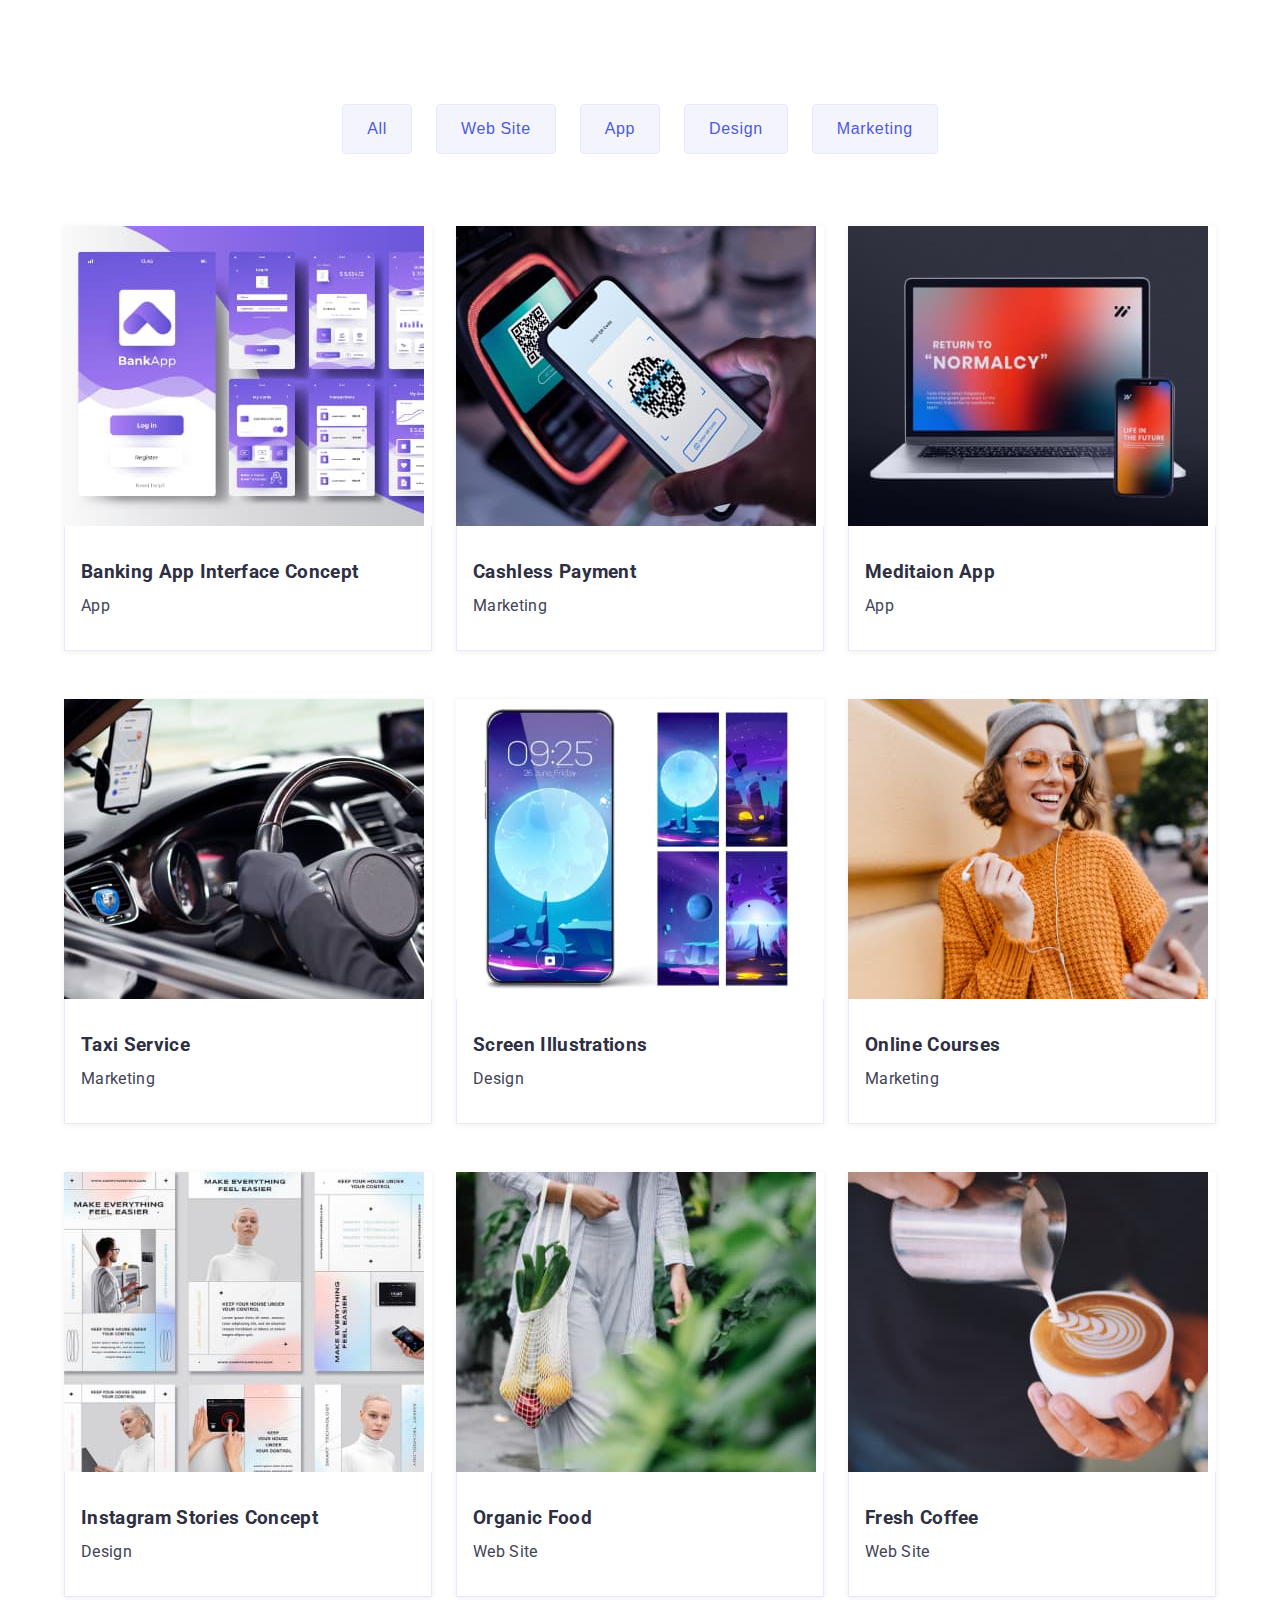
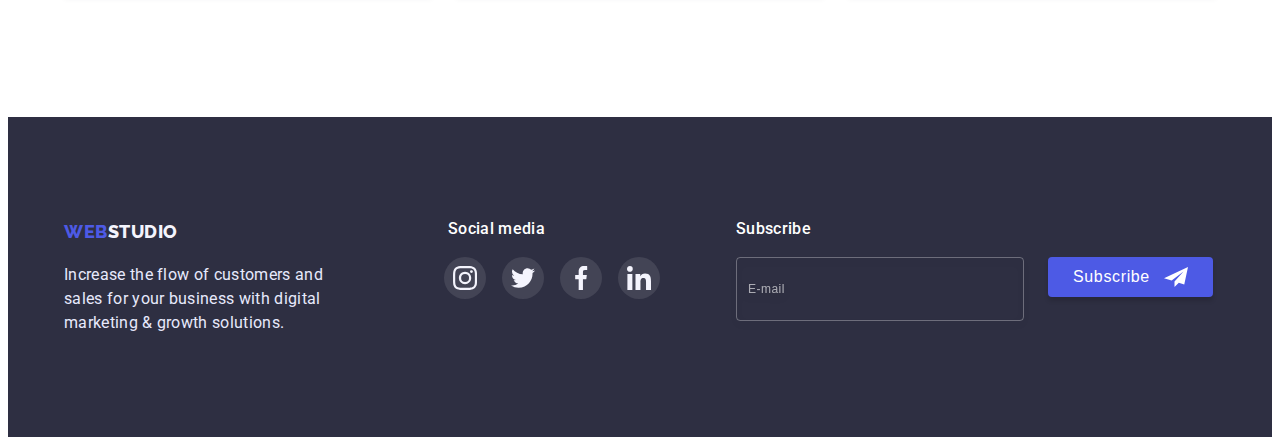
==== commit 48d92909: "1" ====
--- a/portfolio.html
+++ b/portfolio.html
@@ -64,7 +64,7 @@
             <h1 class="visually-hidden">Projects</h1>
           <ul class="projects-filter-list list">
             <li class="projects-item">
-              <button type="button" class="projects-btn current-btn btn">All</button>
+              <button type="button" class="projects-btn btn">All</button>
             </li>
             <li class="projects-item">
               <button type="button" class="projects-btn btn">Web Site</button>
--- a/css/style.css
+++ b/css/style.css
@@ -24,7 +24,7 @@
   padding-right: 16px;
   padding-left: 16px;
 
-  outline: 1px solid red;
+  /* outline: 1px solid red; */
 }
 .list {
   margin: 0;
@@ -186,9 +186,6 @@
   border-radius: 4px;
   box-shadow: 0px 4px 4px rgba(0, 0, 0, 0.15);
 }
-.hero-btn:is(:hover, :focus) {
-  background-color: var(--selection-color);
-}
 
 /* ----- Features ----- */
 
@@ -212,15 +209,6 @@
 }
 .features-icon {
   display: none;
-  width: 264px;
-  height: 112px;
-  margin-bottom: 8px;
-
-  justify-content: center;
-  align-items: center;
-
-  background-color: #f4f4fd;
-  border-radius: 4px;
 }
 .features-title {
   margin-top: 0;
@@ -237,16 +225,7 @@
 /* ----- Occupation ----- */
 
 .occupation {
-  display: none;
-  text-align: center;
-}
-.occupation-title {
-  margin-top: 0;
-  margin-bottom: 72px;
-}
-.occupation-list {
-  display: flex;
-  justify-content: space-between;
+  display: none; 
 }
 
 /* ----- Team ----- */
@@ -311,9 +290,6 @@
 
   background-color: var(--accent-color);
 }
-.social-link:is(:hover, :focus) {
-  background-color: var(--selection-color);
-}
 
 /* ----- Customers ----- */
 
@@ -343,10 +319,6 @@
 
   border: 1px solid #8e8f99;
   border-radius: 4px;
-}
-.customers-link:is(:hover, :focus) {
-  color: var(--selection-color);
-  border-color: var(--selection-color);
 }
 .customers-link > svg {
   fill: currentColor;
@@ -396,9 +368,6 @@
 }
 .social-network .social-link {
   background-color: rgba(255, 255, 255, 0.1);
-}
-.social-network .social-link:is(:hover, :focus) {
-  background-color: #31d0aa;
 }
 
 /* ----- Footer form ----- */
@@ -484,14 +453,6 @@
   border: 1px solid #e7e9fc;
   border-radius: 4px;
 }
-.projects-btn:is(:hover, :focus),
-.current-btn {
-  color: #ffffff;
-  background-color: var(--accent-color);
-  box-shadow: 0px 3px 1px rgba(0, 0, 0, 0.1), 0px 2px 1px rgba(0, 0, 0, 0.08),
-    0px 2px 2px rgba(0, 0, 0, 0.12);
-  border-color: transparent;
-}
 .projects-list {
   display: flex;
   flex-wrap: wrap;
--- a/css/tablet.css
+++ b/css/tablet.css
@@ -156,4 +156,4 @@
   .projects-card-item {
     width: calc((100% - 24px) / 2);
   }
-}
+}--- a/css/desktop.css
+++ b/css/desktop.css
@@ -31,14 +31,23 @@
     font-size: 56px;
     line-height: 1.07;
   }
-  .features-text {
-    font-weight: 400;
+  .hero-btn:is(:hover, :focus) {
+    background-color: var(--selection-color);
   }
 
   /* ----- Features ----- */
 
   .features-icon {
     display: flex;
+    width: 264px;
+    height: 112px;
+    margin-bottom: 8px;
+  
+    justify-content: center;
+    align-items: center;
+  
+    background-color: #f4f4fd;
+    border-radius: 4px;
   }
   .features-list {
     gap: 24px;
@@ -51,11 +60,17 @@
     font-size: 20px;
     line-height: 1.2;
   }
+  .features-text {
+    font-weight: 400;
+  }
 
    /* ----- Team ----- */
 
   .team-list {
     gap: 24px;
+  }
+  .social-link:is(:hover, :focus) {
+    background-color: var(--selection-color);
   }
 
   /* ----- Customers ----- */
@@ -63,12 +78,25 @@
   .customers-list {
     gap: 24px;
   }
+  .customers-link:is(:hover, :focus) {
+    color: var(--selection-color);
+    border-color: var(--selection-color);
+  }
 
   /* ----- Occupation ----- */
 
   .occupation {
     display: block;
     padding-top: 0;
+    text-align: center;
+  }
+  .occupation-title {
+    margin-top: 0;
+    margin-bottom: 72px;
+  }
+  .occupation-list {
+    display: flex;
+    justify-content: space-between;
   }
   
   /* ----- Footer ----- */
@@ -85,6 +113,9 @@
     gap: 120px;
     margin-right: 80px;
     margin-bottom: 0;
+  }
+  .social-network .social-link:is(:hover, :focus) {
+    background-color: #31d0aa;
   }
 
   /* +++++ Porfolio Style +++++ */
@@ -104,4 +135,11 @@
   .projects-card-item {
     width: calc((100% - 48px) / 3);
   }
+  .projects-btn:is(:hover, :focus) {
+    color: #ffffff;
+    background-color: var(--accent-color);
+    box-shadow: 0px 3px 1px rgba(0, 0, 0, 0.1), 0px 2px 1px rgba(0, 0, 0, 0.08),
+      0px 2px 2px rgba(0, 0, 0, 0.12);
+    border-color: transparent;
+  }
 }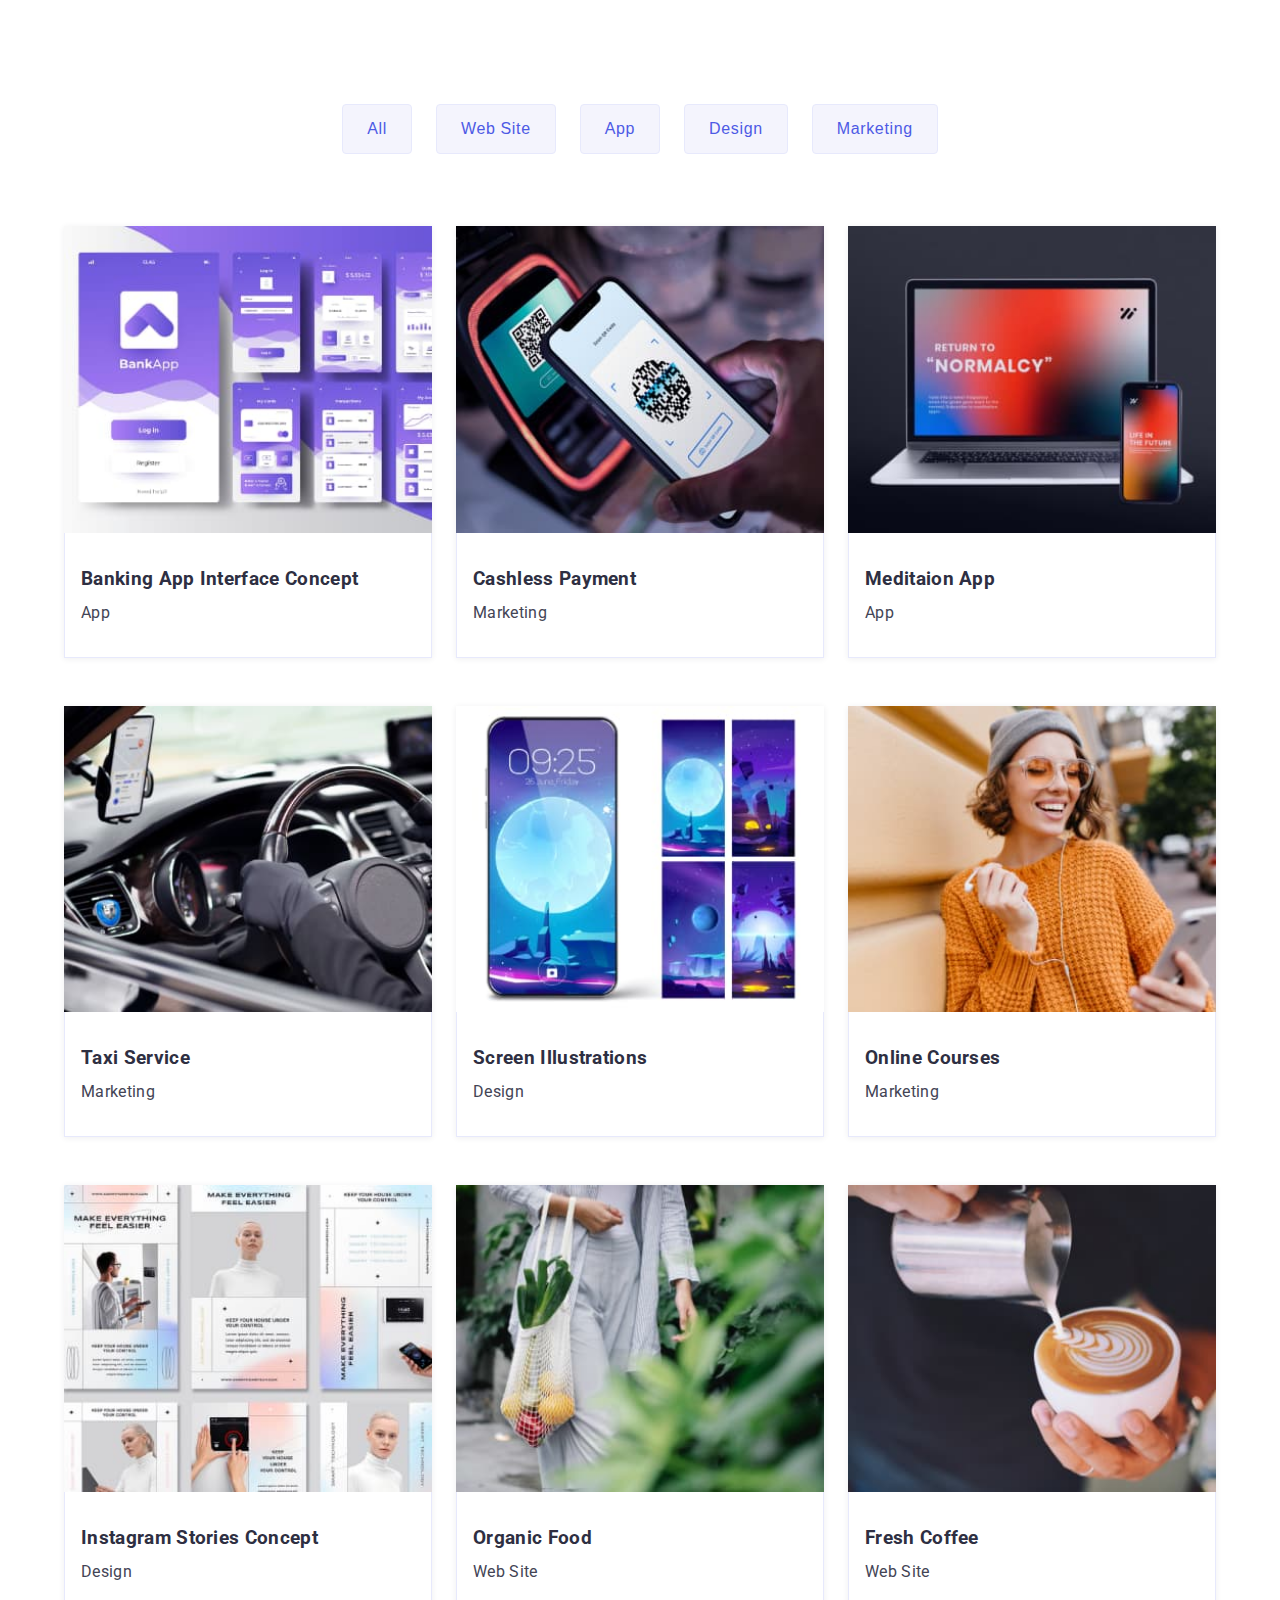
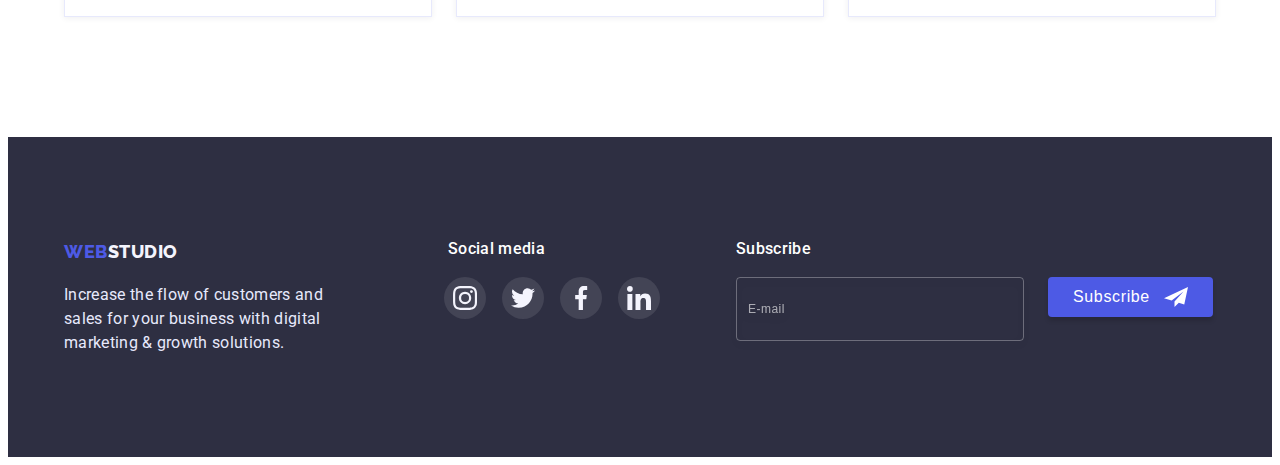
==== commit be2b5953: "1" ====
--- a/portfolio.html
+++ b/portfolio.html
@@ -83,7 +83,21 @@
             <li class="projects-card-item">
               <a href="" class="projects-link link">
                 <div class="card-discription">
-                  <img src="./images/Portfolio1.jpg" alt="" width="360"/>
+                  <picture>
+                    <source srcset="./images/portfolio1/portfolio1.jpg 1x,
+                    ./images/portfolio1/portfolio1-2x.jpg 2x"
+                    media="(min-width: 1200px)"
+                    >
+                    <source srcset="./images/portfolio1/portfolio1-tablet.jpg 1x,
+                    ./images/portfolio1/portfolio1-tablet-2x.jpg 2x"
+                    media="(min-width: 768px)"
+                    >
+                    <source srcset="./images/portfolio1/portfolio1-mobile.jpg 1x,
+                    ./images/portfolio1/portfolio1-mobile-2x.jpg 2x"
+                    media="(max-width: 767px)"
+                    >
+                    <img src="./images/portfolio1/portfolio1.jpg" alt="" width="396"/>
+                  </picture>
                   <p class="text-hover">14 Stylish and User-Friendly
                     App Design Concepts
                     · Task Manager App
@@ -101,7 +115,21 @@
             <li class="projects-card-item">
               <a href="" class="projects-link link">
                 <div class="card-discription">
-                  <img src="./images/Portfolio2.jpg" alt="" width="360"/>
+                  <picture>
+                    <source srcset="./images/portfolio2/portfolio2.jpg 1x,
+                    ./images/portfolio2/portfolio2-2x.jpg 2x"
+                    media="(min-width: 1200px)"
+                    >
+                    <source srcset="./images/portfolio2/portfolio2-tablet.jpg 1x,
+                    ./images/portfolio2/portfolio2-tablet-2x.jpg 2x"
+                    media="(min-width: 768px)"
+                    >
+                    <source srcset="./images/portfolio2/portfolio2-mobile.jpg 1x,
+                    ./images/portfolio2/portfolio2-mobile-2x.jpg 2x"
+                    media="(max-width: 767px)"
+                    >
+                    <img src="./images/portfolio2/portfolio2.jpg" alt="" width="396"/>
+                  </picture>
                   <p class="text-hover">14 Stylish and User-Friendly
                     App Design Concepts
                     · Task Manager App
@@ -118,7 +146,21 @@
             <li class="projects-card-item">
               <a href="" class="projects-link link">
                 <div class="card-discription">
-                  <img src="./images/Portfolio3.jpg" alt="" width="360"/>
+                  <picture>
+                    <source srcset="./images/portfolio3/portfolio3.jpg 1x,
+                    ./images/portfolio3/portfolio3-2x.jpg 2x"
+                    media="(min-width: 1200px)"
+                    >
+                    <source srcset="./images/portfolio3/portfolio3-tablet.jpg 1x,
+                    ./images/portfolio3/portfolio3-tablet-2x.jpg 2x"
+                    media="(min-width: 768px)"
+                    >
+                    <source srcset="./images/portfolio3/portfolio3-mobile.jpg 1x,
+                    ./images/portfolio3/portfolio3-mobile-2x.jpg 2x"
+                    media="(max-width: 767px)"
+                    >
+                    <img src="./images/portfolio3/portfolio3.jpg" alt="" width="396"/>
+                  </picture>
                   <p class="text-hover">14 Stylish and User-Friendly
                     App Design Concepts
                     · Task Manager App
@@ -135,7 +177,21 @@
             <li class="projects-card-item">
               <a href="" class="projects-link link">
                 <div class="card-discription">
-                  <img src="./images/Portfolio4.jpg" alt="" width="360"/>
+                  <picture>
+                    <source srcset="./images/portfolio4/portfolio4.jpg 1x,
+                    ./images/portfolio4/portfolio4-2x.jpg 2x"
+                    media="(min-width: 1200px)"
+                    >
+                    <source srcset="./images/portfolio4/portfolio4-tablet.jpg 1x,
+                    ./images/portfolio4/portfolio4-tablet-2x.jpg 2x"
+                    media="(min-width: 768px)"
+                    >
+                    <source srcset="./images/portfolio4/portfolio4-mobile.jpg 1x,
+                    ./images/portfolio4/portfolio4-mobile-2x.jpg 2x"
+                    media="(max-width: 767px)"
+                    >
+                    <img src="./images/portfolio4/portfolio4.jpg" alt="" width="396"/>
+                  </picture>
                   <p class="text-hover">14 Stylish and User-Friendly
                     App Design Concepts
                     · Task Manager App
@@ -152,7 +208,21 @@
             <li class="projects-card-item">
               <a href="" class="projects-link link">
                 <div class="card-discription">
-                  <img src="./images/Portfolio5.jpg" alt="" width="360"/>
+                  <picture>
+                    <source srcset="./images/portfolio5/portfolio5.jpg 1x,
+                    ./images/portfolio5/portfolio5-2x.jpg 2x"
+                    media="(min-width: 1200px)"
+                    >
+                    <source srcset="./images/portfolio5/portfolio5-tablet.jpg 1x,
+                    ./images/portfolio5/portfolio5-tablet-2x.jpg 2x"
+                    media="(min-width: 768px)"
+                    >
+                    <source srcset="./images/portfolio5/portfolio5-mobile.jpg 1x,
+                    ./images/portfolio5/portfolio5-mobile-2x.jpg 2x"
+                    media="(max-width: 767px)"
+                    >
+                    <img src="./images/portfolio5/portfolio5.jpg" alt="" width="396"/>
+                  </picture>
                   <p class="text-hover">14 Stylish and User-Friendly
                     App Design Concepts
                     · Task Manager App
@@ -169,7 +239,21 @@
             <li class="projects-card-item">
               <a href="" class="projects-link link">
                 <div class="card-discription">
-                  <img src="./images/Portfolio6.jpg" alt="" width="360"/>
+                  <picture>
+                    <source srcset="./images/portfolio6/portfolio6.jpg 1x,
+                    ./images/portfolio6/portfolio6-2x.jpg 2x"
+                    media="(min-width: 1200px)"
+                    >
+                    <source srcset="./images/portfolio6/portfolio6-tablet.jpg 1x,
+                    ./images/portfolio6/portfolio6-tablet-2x.jpg 2x"
+                    media="(min-width: 768px)"
+                    >
+                    <source srcset="./images/portfolio6/portfolio6-mobile.jpg 1x,
+                    ./images/portfolio6/portfolio6-mobile-2x.jpg 2x"
+                    media="(max-width: 767px)"
+                    >
+                    <img src="./images/portfolio6/portfolio6.jpg" alt="" width="396"/>
+                  </picture>
                   <p class="text-hover">14 Stylish and User-Friendly
                     App Design Concepts
                     · Task Manager App
@@ -186,7 +270,21 @@
             <li class="projects-card-item">
               <a href="" class="projects-link link">
                 <div class="card-discription">
-                  <img src="./images/Portfolio7.jpg" alt="" width="360"/>
+                  <picture>
+                    <source srcset="./images/portfolio7/portfolio7.jpg 1x,
+                    ./images/portfolio7/portfolio7-2x.jpg 2x"
+                    media="(min-width: 1200px)"
+                    >
+                    <source srcset="./images/portfolio7/portfolio7-tablet.jpg 1x,
+                    ./images/portfolio7/portfolio7-tablet-2x.jpg 2x"
+                    media="(min-width: 768px)"
+                    >
+                    <source srcset="./images/portfolio7/portfolio7-mobile.jpg 1x,
+                    ./images/portfolio7/portfolio7-mobile-2x.jpg 2x"
+                    media="(max-width: 767px)"
+                    >
+                    <img src="./images/portfolio7/portfolio7.jpg" alt="" width="396"/>
+                  </picture>
                   <p class="text-hover">14 Stylish and User-Friendly
                     App Design Concepts
                     · Task Manager App
@@ -203,7 +301,21 @@
             <li class="projects-card-item">
               <a href="" class="projects-link link">
                 <div class="card-discription">
-                  <img src="./images/Portfolio8.jpg" alt="" width="360"/>
+                  <picture>
+                    <source srcset="./images/portfolio8/portfolio8.jpg 1x,
+                    ./images/portfolio8/portfolio8-2x.jpg 2x"
+                    media="(min-width: 1200px)"
+                    >
+                    <source srcset="./images/portfolio8/portfolio8-tablet.jpg 1x,
+                    ./images/portfolio8/portfolio8-tablet-2x.jpg 2x"
+                    media="(min-width: 768px)"
+                    >
+                    <source srcset="./images/portfolio8/portfolio8-mobile.jpg 1x,
+                    ./images/portfolio8/portfolio8-mobile-2x.jpg 2x"
+                    media="(max-width: 767px)"
+                    >
+                    <img src="./images/portfolio8/portfolio8.jpg" alt="" width="396"/>
+                  </picture>
                   <p class="text-hover">14 Stylish and User-Friendly
                     App Design Concepts
                     · Task Manager App
@@ -220,7 +332,21 @@
             <li class="projects-card-item">
               <a href="" class="projects-link link">
                 <div class="card-discription">
-                  <img src="./images/Portfolio9.jpg" alt="" width="360"/>
+                  <picture>
+                    <source srcset="./images/portfolio9/portfolio9.jpg 1x,
+                    ./images/portfolio9/portfolio9-2x.jpg 2x"
+                    media="(min-width: 1200px)"
+                    >
+                    <source srcset="./images/portfolio9/portfolio9-tablet.jpg 1x,
+                    ./images/portfolio9/portfolio9-tablet-2x.jpg 2x"
+                    media="(min-width: 768px)"
+                    >
+                    <source srcset="./images/portfolio9/portfolio9-mobile.jpg 1x,
+                    ./images/portfolio9/portfolio9-mobile-2x.jpg 2x"
+                    media="(max-width: 767px)"
+                    >
+                    <img src="./images/portfolio9/portfolio9.jpg" alt="" width="396"/>
+                  </picture>
                   <p class="text-hover">14 Stylish and User-Friendly
                     App Design Concepts
                     · Task Manager App
--- a/css/style.css
+++ b/css/style.css
@@ -57,6 +57,8 @@
 }
 img {
   display: block;
+  max-width: 100%;
+  height: auto;
   margin: 0;
 }
 .title {
@@ -166,6 +168,18 @@
   background-size: cover;
   background-color: grey;
 }
+@media (min-device-pixel-ratio: 2),
+  (min-resolution: 192dpi),
+  (min-resolution: 2dppx) {
+    .overlay {
+      background-image: linear-gradient(
+      to right,
+      rgba(46, 47, 66, 0.7),
+      rgba(46, 47, 66, 0.7)
+    ),
+    url("../images/hero-bg-mobile-2x.jpg");
+  }
+}
 .hero-title {
   max-width: 320px;
 
--- a/css/mobile.css
+++ b/css/mobile.css
@@ -2,4 +2,35 @@
   .container {
     max-width: 428px;
   }
+  .overlay {
+    max-width: 768px;
+
+    padding-bottom: 108px;
+
+    background-image: linear-gradient(
+        to right,
+        rgba(46, 47, 66, 0.7),
+        rgba(46, 47, 66, 0.7)
+      ),
+      url("../images/hero-bg-tablet.jpg");
+  }
+  @media (min-device-pixel-ratio: 2),
+  (min-resolution: 192dpi),
+  (min-resolution: 2dppx) {
+    .overlay {
+      background-image: linear-gradient(
+      to right,
+      rgba(46, 47, 66, 0.7),
+      rgba(46, 47, 66, 0.7)
+    ),
+    url("../images/hero-bg-tablet-2x.jpg");
+    }
+  }
+  .hero-title {
+    max-width: 496px;
+    margin-bottom: 40px;
+
+    font-size: 56px;
+    line-height: 1.07;
+  }
 }--- a/css/tablet.css
+++ b/css/tablet.css
@@ -31,22 +31,32 @@
   /* ----- Hero ----- */
 
   .overlay {
-    max-width: 768px;
-    padding-bottom: 108px;
+    max-width: 1440px;
+    
+    padding-top: 188px;
+    padding-bottom: 188px;
 
     background-image: linear-gradient(
         to right,
         rgba(46, 47, 66, 0.7),
         rgba(46, 47, 66, 0.7)
       ),
-      url("../images/hero-bg-tablet.jpg");
+      url("../images/hero-bg-desktop.jpg");
+  }
+  @media (min-device-pixel-ratio: 2),
+  (min-resolution: 192dpi),
+  (min-resolution: 2dppx) {
+    .overlay {
+      background-image: linear-gradient(
+      to right,
+      rgba(46, 47, 66, 0.7),
+      rgba(46, 47, 66, 0.7)
+    ),
+    url("../images/hero-bg-desktop-2x.jpg");
+    }
   }
   .hero-title {
-    max-width: 496px;
-    margin: 0 auto 40px;
-
-    font-size: 56px;
-    line-height: 1.07;
+    margin-bottom: 48px;
   }
 
   /* ----- Features ----- */
--- a/css/desktop.css
+++ b/css/desktop.css
@@ -11,26 +11,6 @@
 
   /* ----- Hero ----- */
 
-  .overlay {
-    max-width: 1440px;
-
-    padding-top: 188px;
-    padding-bottom: 188px;
-
-    background-image: linear-gradient(
-        to right,
-        rgba(46, 47, 66, 0.7),
-        rgba(46, 47, 66, 0.7)
-      ),
-      url("../images/hero-bg-desktop.jpg");
-  }
-  .hero-title {
-    max-width: 496px;
-    margin: 0 auto 48px;
-
-    font-size: 56px;
-    line-height: 1.07;
-  }
   .hero-btn:is(:hover, :focus) {
     background-color: var(--selection-color);
   }
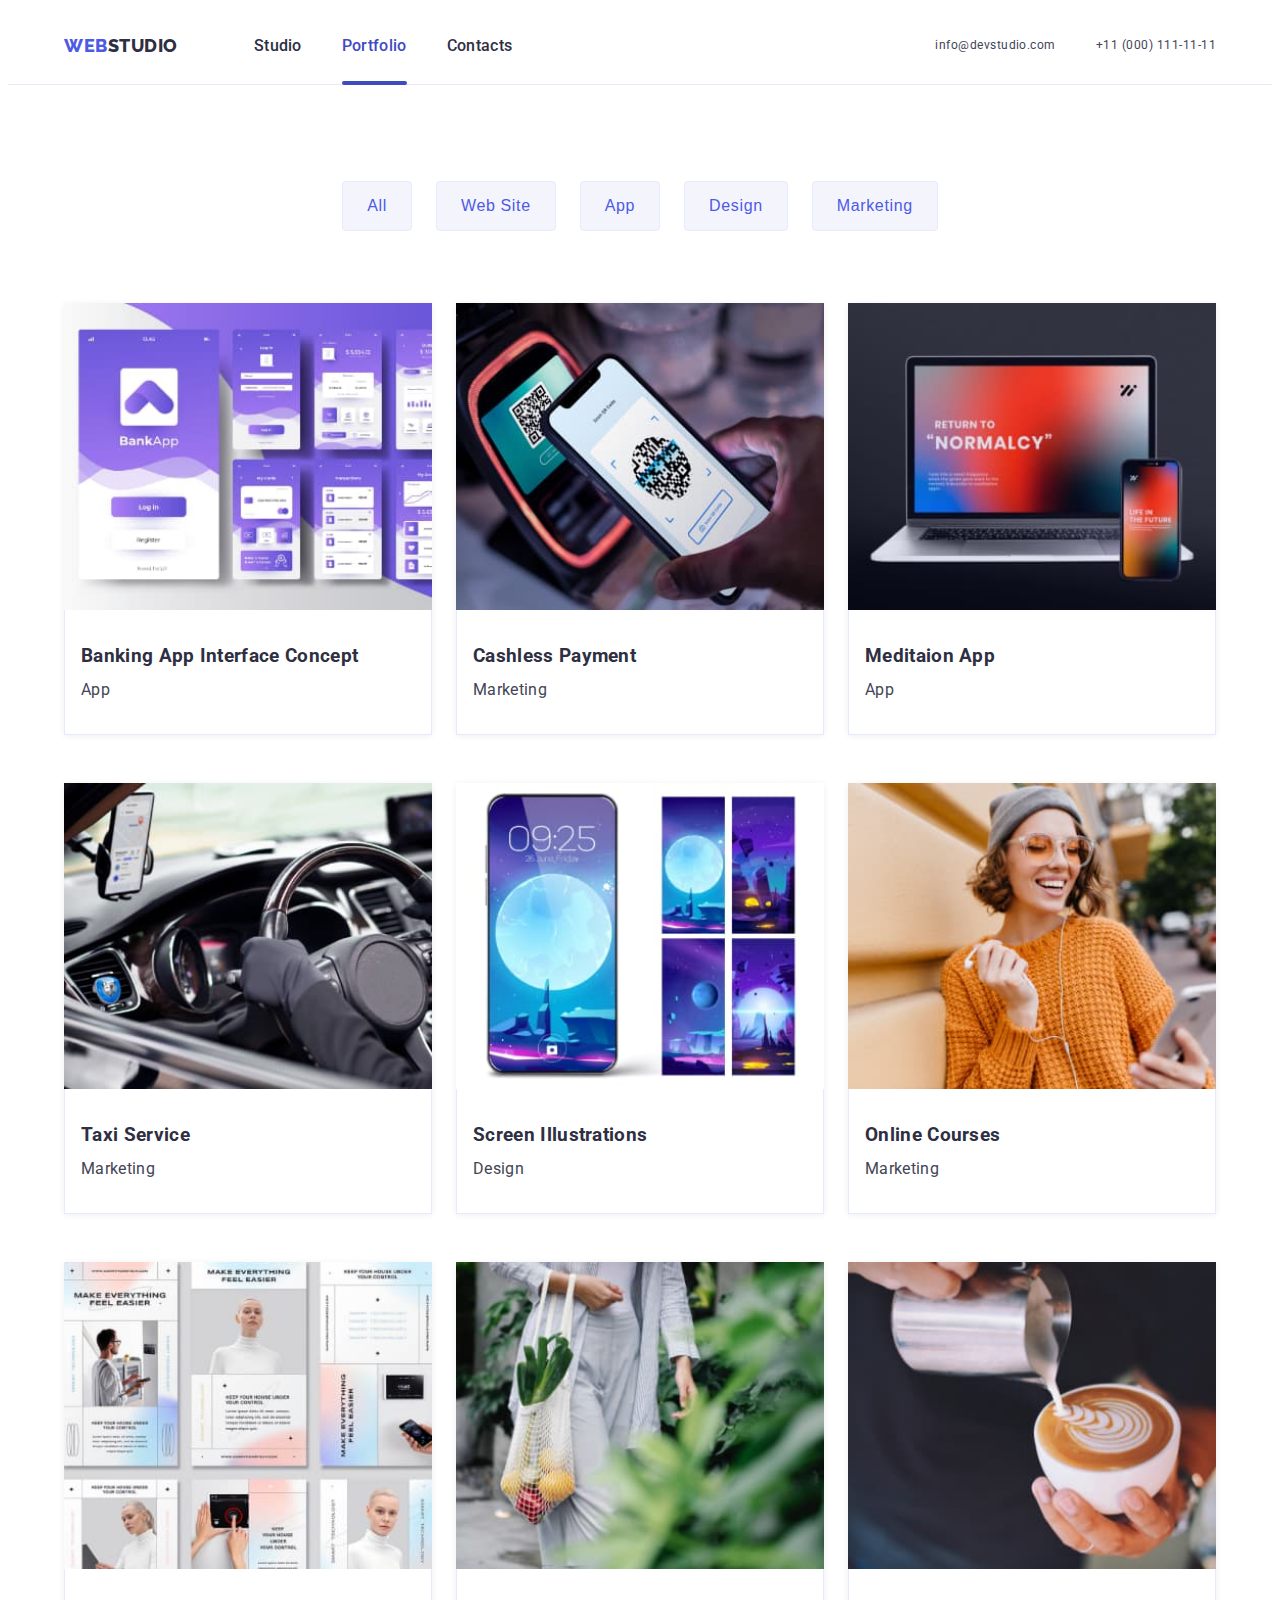
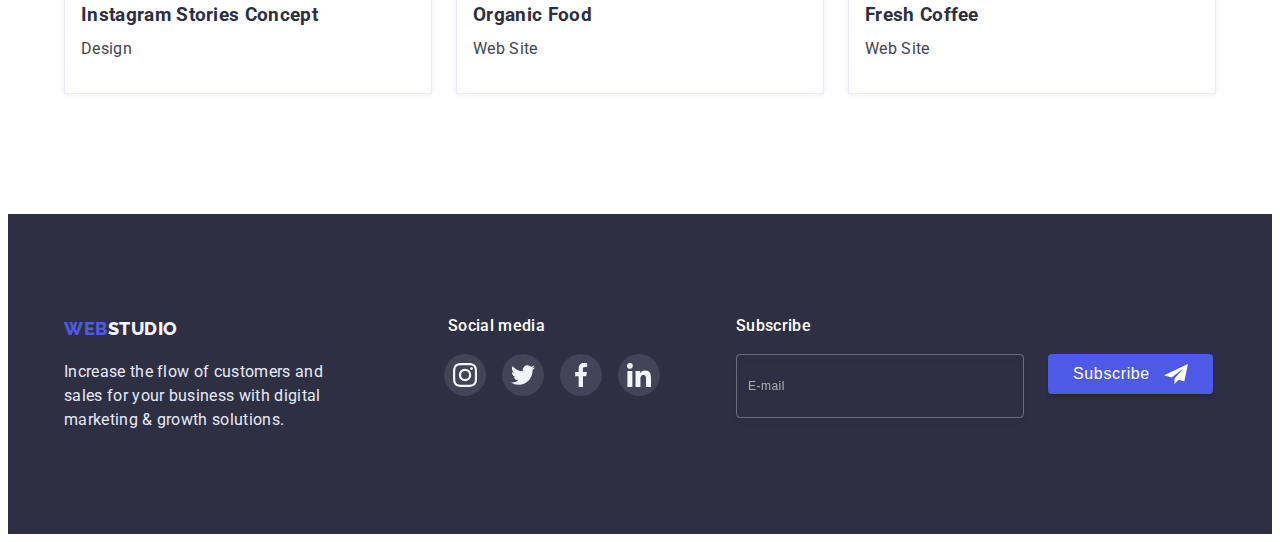
==== commit ed084415: "1" ====
--- a/portfolio.html
+++ b/portfolio.html
@@ -25,7 +25,7 @@
   </head>
   <body>
     <!-- Top Line -->
-    <!-- <header class="header">
+    <header class="header">
       <div class="container">
         <nav class="header-nav">
           <a href="./index.html" class="header-logo logo link"
@@ -56,7 +56,7 @@
           </li>
         </ul>
       </div>
-    </header> -->
+    </header>
     <main>
       <!-- Projects -->
         <section class="projects">
--- a/css/style.css
+++ b/css/style.css
@@ -74,16 +74,15 @@
   border-bottom: 1px solid #e7e9fc;
 }
 .header .container {
+  height: 70px;
+  display: flex;
+  justify-content: space-between;
+}
+.header-nav {
   display: flex;
   align-items: center;
 }
-.header-nav {
-  display: flex;
-  align-items: center;
-}
 .header-logo {
-  margin-right: 76px;
-
   color: var(--title-text-color);
   line-height: 1.33;
 }
@@ -91,57 +90,10 @@
   color: var(--accent-color);
 }
 .header-list {
-  display: flex;
-}
-.header-item:not(:last-child) {
-  margin-right: 40px;
-}
-.header-link {
-  position: relative;
-  display: block;
-  padding-top: 24px;
-  padding-bottom: 24px;
-
-  transition: color 250ms cubic-bezier(0.4, 0, 0.2, 1);
-
-  color: var(--title-text-color);
-  font-weight: 500;
-  font-size: 16px;
-  line-height: 1.5;
-}
-.header-link:is(:hover, :focus),
-.header-link.current {
-  color: var(--selection-color);
-}
-.current::after {
-  content: "";
-
-  position: absolute;
-  top: 69px;
-  left: 0;
-
-  width: 100%;
-  height: 4px;
-
-  border-radius: 2px;
-  background-color: var(--selection-color);
+  display: none;
 }
 .contacts-list {
-  display: flex;
-  margin-left: auto;
-}
-.contacts-item + .contacts-item {
-  margin-left: 40px;
-}
-.contacts-link {
-  display: block;
-
-  transition: color 250ms cubic-bezier(0.4, 0, 0.2, 1);
-
-  color: var(--primary-text-color);
-}
-.contacts-link:is(:hover, :focus) {
-  color: var(--selection-color);
+  display: none;
 }
 
 /* ----- Hero ----- */
@@ -317,6 +269,7 @@
 .customers-list {
   display: flex;
   flex-wrap: wrap;
+  justify-content: center;
   gap: 72px 16px;
 }
 .customers-link {
@@ -560,8 +513,8 @@
   left: 50%;
   transform: translate(-50%, -50%) rotate(0);
 
-  width: 392px;
-  height: 586px;
+  min-width: 320px;
+  min-height: 584x;
   padding: 72px 16px 24px;
   transition: transform 500ms cubic-bezier(0.4, 0, 0.2, 1);
 
@@ -706,7 +659,6 @@
   outline: 1.25px solid #2e2f42;
 }
 .privacy-police-link {
-  margin-left: 3px;
   color: var(--accent-color);
 }
 .form-btn {
--- a/css/mobile.css
+++ b/css/mobile.css
@@ -33,4 +33,7 @@
     font-size: 56px;
     line-height: 1.07;
   }
+  .modal {
+    width: 392px;
+  }
 }--- a/css/tablet.css
+++ b/css/tablet.css
@@ -8,25 +8,53 @@
   .header-logo {
     margin-right: 123px;
   }
+  .header-list {
+    display: flex;
+    gap: 40px;
+  }
+  .header-link {
+    position: relative;
+    display: block;
+    padding-top: 24px;
+    padding-bottom: 24px;
+  
+    transition: color 250ms cubic-bezier(0.4, 0, 0.2, 1);
+  
+    color: var(--title-text-color);
+    font-weight: 500;
+    font-size: 16px;
+    line-height: 1.5;
+  }
+  .current::after {
+    content: "";
+    position: absolute;
+    top: 69px;
+    left: 0;
+  
+    width: 100%;
+    height: 4px;
+  
+    border-radius: 2px;
+    background-color: var(--selection-color);
+  }
   .contacts-list {
     display: block;
     margin-top: 24px;
   }
-  .contacts-item.tablet {
-    margin: 0;
+  .contacts-item:not(:last-child) {
+    margin-bottom: 4px;
   }
   .contacts-link {
+    display: block;
+  
+    transition: color 250ms cubic-bezier(0.4, 0, 0.2, 1);
+  
+    color: var(--primary-text-color);
     font-size: 12px;
     line-height: 1.33;
     letter-spacing: 0.04em;
   }
-  .contacts-item:not(:last-child) {
-    margin-bottom: 4px;
-  }
-  .header .container {
-    height: 70px;
-    align-items: normal;
-  }
+  
 
   /* ----- Hero ----- */
 
@@ -143,7 +171,6 @@
 
   .modal {
     width: 408px;
-    height: 586px;
     padding-right: 24px;
     padding-left: 24px;
   }
--- a/css/desktop.css
+++ b/css/desktop.css
@@ -7,6 +7,34 @@
   .section {
     padding-top: 120px;
     padding-bottom: 120px;
+  }
+
+   /* ----- Top Line ----- */
+
+  .header .container {
+    height: 76px;
+    align-items: center;
+  }
+  .header-logo {
+    margin-right: 76px;
+  }
+  .current::after {
+    top: 71px;
+  }
+  .header-link:is(:hover, :focus),
+  .header-link.current {
+    color: var(--selection-color);
+  }
+  .contacts-list {
+    display: flex;
+    gap: 40px;
+    margin: 0;
+  }
+  .contacts-list > .contacts-item {
+    margin: 0;
+  }
+  .contacts-link:is(:hover, :focus) {
+    color: var(--selection-color);
   }
 
   /* ----- Hero ----- */
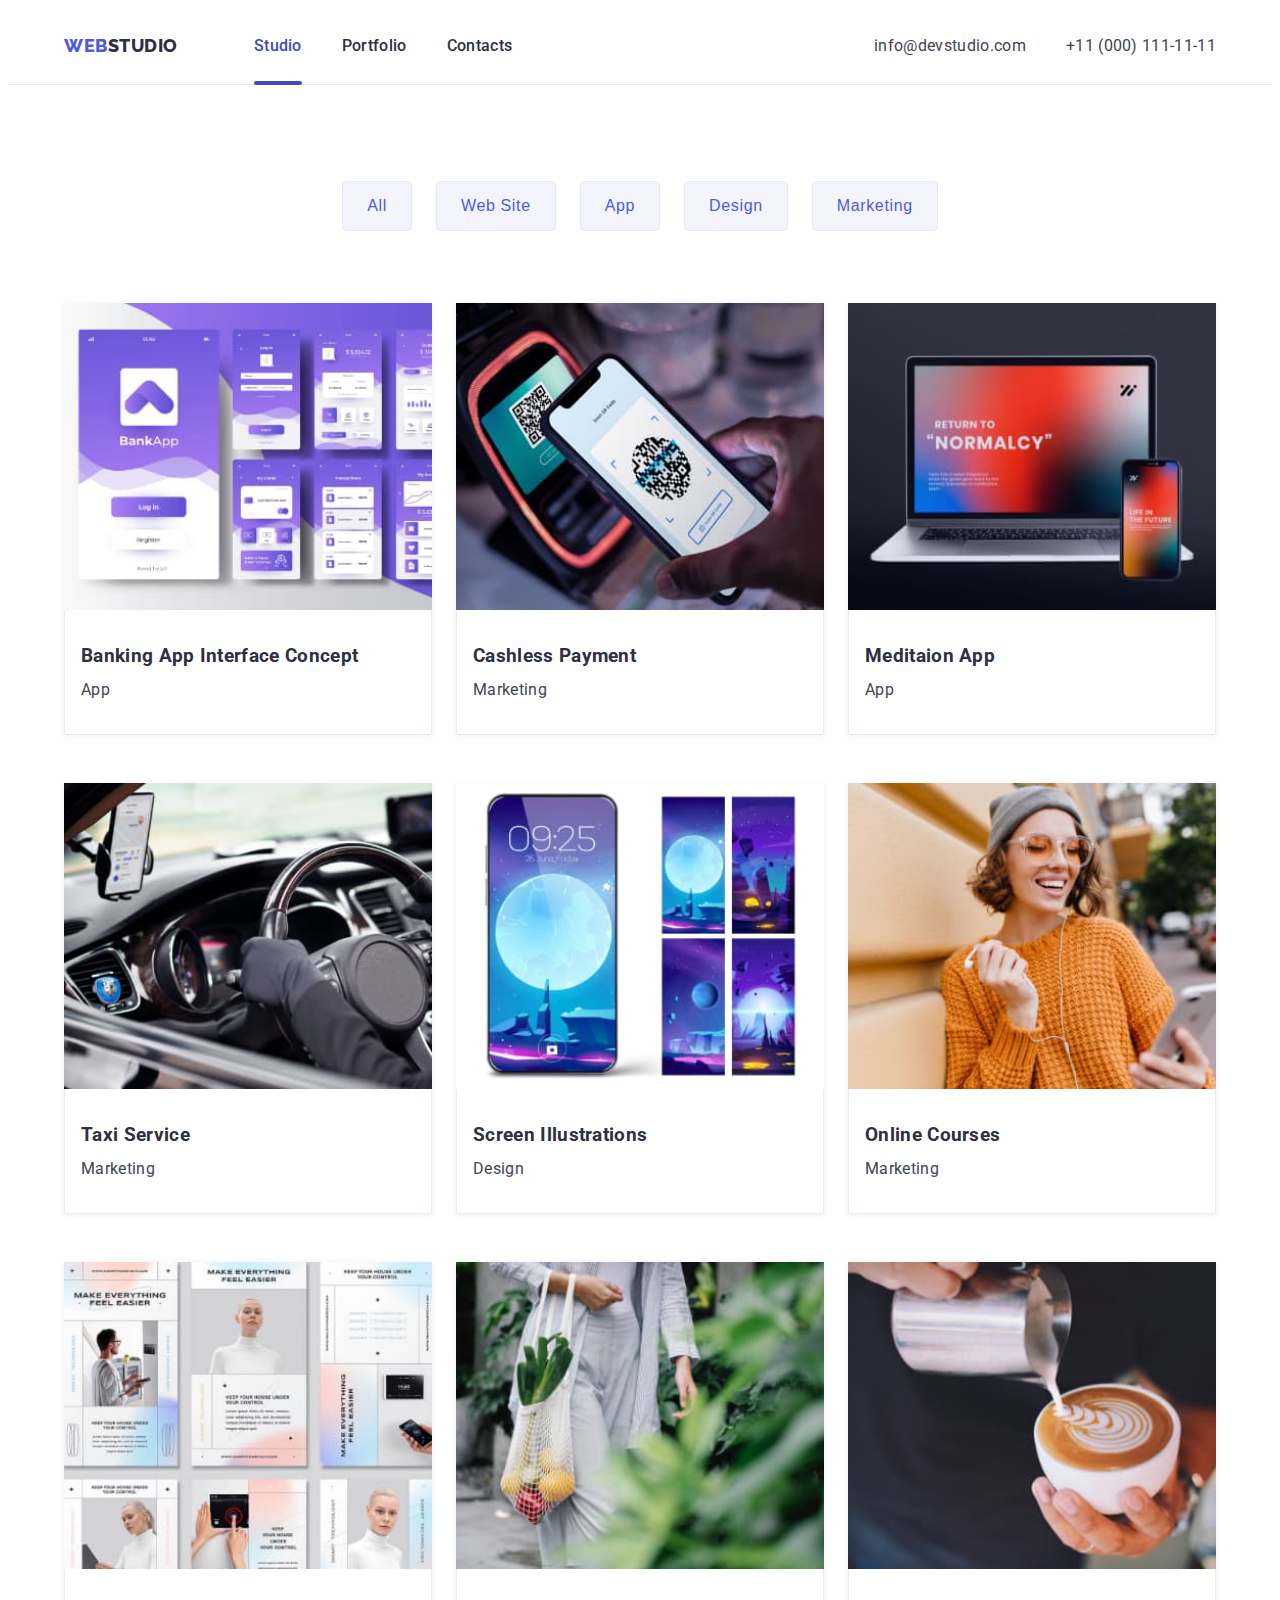
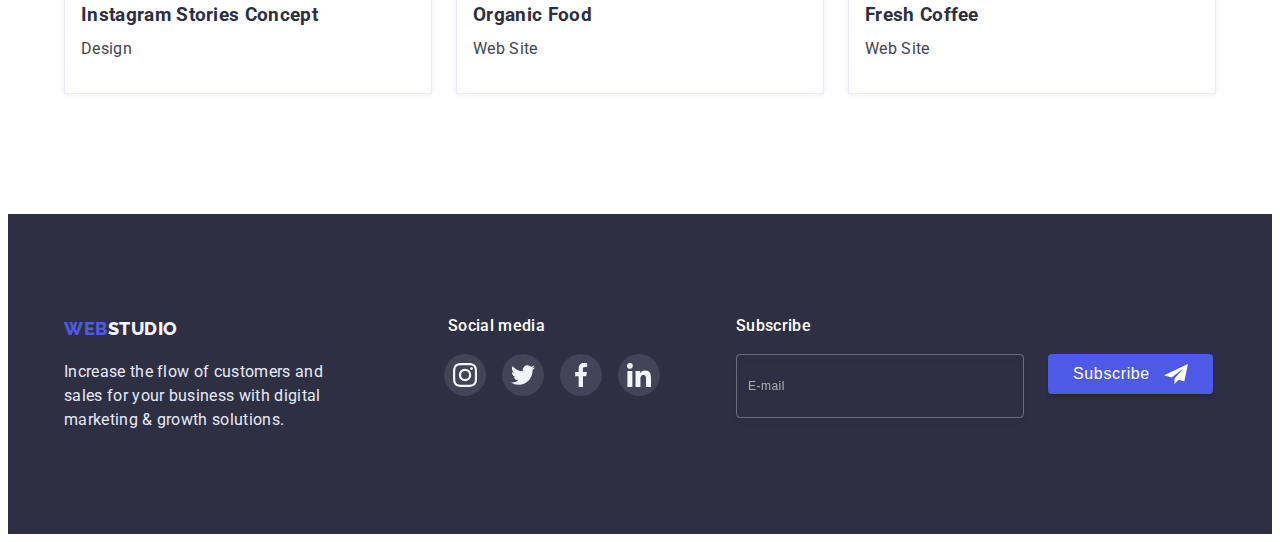
==== commit 125e05f8: "1" ====
--- a/portfolio.html
+++ b/portfolio.html
@@ -33,10 +33,10 @@
           >
           <ul class="header-list list">
             <li class="header-item">
-              <a href="./index.html" class="header-link link">Studio</a>
+              <a href="./index.html" class="header-link link current">Studio</a>
             </li>
             <li class="header-item">
-              <a href="./portfolio.html" class="header-link current link">Portfolio</a>
+              <a href="./portfolio.html" class="header-link link">Portfolio</a>
             </li>
             <li class="header-item">
               <a href="" class="header-link link">Contacts</a>
@@ -55,6 +55,77 @@
             >
           </li>
         </ul>
+        <button type="button" class="open-menu-btn btn" data-menu-open></button>
+      </div>
+      <div class="mob-menu is-hidden" data-menu>
+        <div class="mob-container">
+          <div>
+            <button type="button" class="close-menu-btn btn" data-menu-close>
+              <svg class="icon-close" width="24" height="24">
+                <use href="./images/icons.svg#icon-close"></use>
+              </svg>
+            </button>
+            <nav class="mob-menu-nav">
+              <ul class="mob-menu-list list">
+                <li class="mob-menu-item ">
+                  <a href="./index.html" class="mob-menu-link link">Studio</a>
+                </li>
+                <li class="mob-menu-item">
+                  <a href="./portfolio.html" class="mob-menu-link link">Portfolio</a>
+                </li>
+                <li class="mob-menu-item">
+                  <a href="" class="mob-menu-link link">Contacts</a>
+                </li>
+              </ul>
+            </nav>
+          </div>
+          <div>
+            <ul class="mob-contacts-list list">
+              <li class="mob-contacts-item">
+                <a href="tel:+110001111111" class="mob-contacts-link link"
+                  >+11 (000) 111-11-11</a>
+              </li>
+              <li class="mob-contacts-item">
+                <a href="mailto:info@devstudio.com" class="mob-contacts-link link"
+                  >info@devstudio.com</a>
+              </li>
+            </ul>
+            <ul class="social-list mobile list">
+              <li class="social-item">
+                <a href="" class="social-link link">
+                  <svg class="icon-instagram icon" width="24" height="24">
+                    <use href="./images/icons.svg#icon-instagram">
+                    </use>
+                  </svg>
+                </a>
+              </li>
+              <li class="social-item">
+                <a href="" class="social-link link">
+                  <svg class="icon-twitter icon" width="24" height="24">
+                    <use href="./images/icons.svg#icon-twitter">
+                    </use>
+                  </svg>
+                </a>
+              </li>
+              <li class="social-item">
+                <a href="" class="social-link link">
+                  <svg class="icon-facebook icon" width="24" height="24">
+                    <use href="./images/icons.svg#icon-facebook">
+                    </use>
+                  </svg>
+                </a>
+              </li>
+              <li class="social-item">
+                <a href="" class="social-link link">
+                  <svg class="icon-linkedin icon" width="24" height="24">
+                    <use href="./images/icons.svg#icon-linkedin">
+                    </use>
+                  </svg>
+                </a>
+              </li>
+            </ul>
+          </div>
+        </div>
       </div>
     </header>
     <main>
--- a/css/style.css
+++ b/css/style.css
@@ -23,8 +23,6 @@
   margin-left: auto;
   padding-right: 16px;
   padding-left: 16px;
-
-  /* outline: 1px solid red; */
 }
 .list {
   margin: 0;
@@ -71,12 +69,14 @@
 /* ----- Top Line ----- */
 
 .header {
+  position: relative;
   border-bottom: 1px solid #e7e9fc;
 }
 .header .container {
   height: 70px;
   display: flex;
   justify-content: space-between;
+  align-items: center;
 }
 .header-nav {
   display: flex;
@@ -94,6 +94,125 @@
 }
 .contacts-list {
   display: none;
+}
+.open-menu-btn {
+  width: 32px;
+  height: 22px;
+  padding: 0;
+
+  background-color: transparent;
+  background-image: url(../images/icon-open-menu.svg);
+  background-repeat: no-repeat;
+  background-size: cover;
+}
+
+/* ----- Mobile menu ----- */
+
+.mob-menu {
+  position: fixed;
+  top: 0;
+  left: 0;
+
+  width: 100%;
+  height: 100vh;
+
+  transform: translateX(0);
+  transition: transform 250ms cubic-bezier(0.4, 0, 0.2, 1);
+
+  background-color: #fff;
+}
+.is-hidden {
+  opacity: 0;
+  visibility: hidden;
+  pointer-events: none;
+}
+.mob-menu.is-hidden {
+  transform: translateX(100%);
+}
+.mob-container {
+  display: flex;
+  flex-direction: column;
+  justify-content: space-between;
+  overflow-y: auto;
+
+  max-width: 428px;
+  height: 100%;
+  margin-right: auto;
+  margin-left: auto;
+  padding: 24px 24px 40px 40px;
+}
+.close-menu-btn {
+  display: flex;
+  justify-content: center;
+  align-items: center;
+
+  width: 24px;
+  height: 24px;
+  margin-left: auto;
+  margin-bottom: 32px;
+  padding: 0;
+
+  transition: color 250ms cubic-bezier(0.4, 0, 0.2, 1),
+  background-color 250ms cubic-bezier(0.4, 0, 0.2, 1),
+  border-color 250ms cubic-bezier(0.4, 0, 0.2, 1);
+
+  color: #000000;
+  background-color: #e7e9fc;
+  border: 1px solid rgba(0, 0, 0, 0.1);
+  border-radius: 50%;
+}
+.close-menu-btn:focus {
+  color: #ffffff;
+  background-color: var(--selection-color);
+  border-color: transparent;
+}
+.close-menu-btn > svg {
+  fill: currentColor;
+}
+.mob-menu-nav {
+  margin-bottom: 40px;
+}
+.mob-menu-list {
+  display: flex;
+  flex-direction: column;
+  gap: 40px;
+}
+.mob-menu-link {
+  color: var(--title-text-color);
+  font-weight: 700;
+  font-size: 36px;
+  line-height: 1.11;
+
+  transition: color 250ms cubic-bezier(0.4, 0, 0.2, 1);
+}
+.mob-menu-link:focus {
+  color: var(--selection-color);
+}
+.mob-contacts-list {
+  display: flex;
+  flex-direction: column;
+  gap: 40px;
+  margin-bottom: 48px;
+}
+.mob-contacts-link {
+  color: var(--primary-text-color);
+  font-weight: 500;
+  font-size: 20px;
+  line-height: 1.2;
+
+  transition: color 250ms cubic-bezier(0.4, 0, 0.2, 1),
+  font-weight 250ms cubic-bezier(0.4, 0, 0.2, 1),
+  font-size 250ms cubic-bezier(0.4, 0, 0.2, 1),
+  line-height 250ms cubic-bezier(0.4, 0, 0.2, 1);
+}
+.mob-contacts-link:focus {
+  color: var(--accent-color);
+  font-weight: 600;
+  font-size: 26px;
+  line-height: 1.1;
+}
+.social-list.mobile {
+  justify-content: space-between;
 }
 
 /* ----- Hero ----- */
@@ -499,11 +618,6 @@
   transition: visibility 500ms cubic-bezier(0.4, 0, 0.2, 1),
     opacity 500ms cubic-bezier(0.4, 0, 0.2, 1);
 }
-.backdrop.is-hidden {
-  opacity: 0;
-  visibility: hidden;
-  pointer-events: none;
-}
 .backdrop.is-hidden .modal {
   transform: translate(250%, 150%) rotate(-180deg);
 }
--- a/css/mobile.css
+++ b/css/mobile.css
@@ -2,6 +2,15 @@
   .container {
     max-width: 428px;
   }
+
+  /* ----- Mobile menu ----- */
+
+  .mob-contacts-link:focus {
+    font-size: 36px;
+  }
+
+  /* ----- Hero ----- */
+
   .overlay {
     max-width: 768px;
 
@@ -33,6 +42,9 @@
     font-size: 56px;
     line-height: 1.07;
   }
+
+  /* ----- Modal window ----- */
+
   .modal {
     width: 392px;
   }
--- a/css/tablet.css
+++ b/css/tablet.css
@@ -5,6 +5,9 @@
 
   /* ----- Top Line ----- */
 
+  .header .container {
+    align-items: normal;
+  }
   .header-logo {
     margin-right: 123px;
   }
@@ -53,6 +56,12 @@
     font-size: 12px;
     line-height: 1.33;
     letter-spacing: 0.04em;
+  }
+  .open-menu-btn {
+    display: none;
+  }
+  .mob-menu {
+    display: none;
   }
   
 
--- a/css/desktop.css
+++ b/css/desktop.css
@@ -33,8 +33,16 @@
   .contacts-list > .contacts-item {
     margin: 0;
   }
+  .contacts-link {
+    font-size: 16px;
+    line-height: 1.5;
+    letter-spacing: 0.02em;
+  }
   .contacts-link:is(:hover, :focus) {
     color: var(--selection-color);
+  }
+  .open-menu-btn {
+    display: none;
   }
 
   /* ----- Hero ----- */
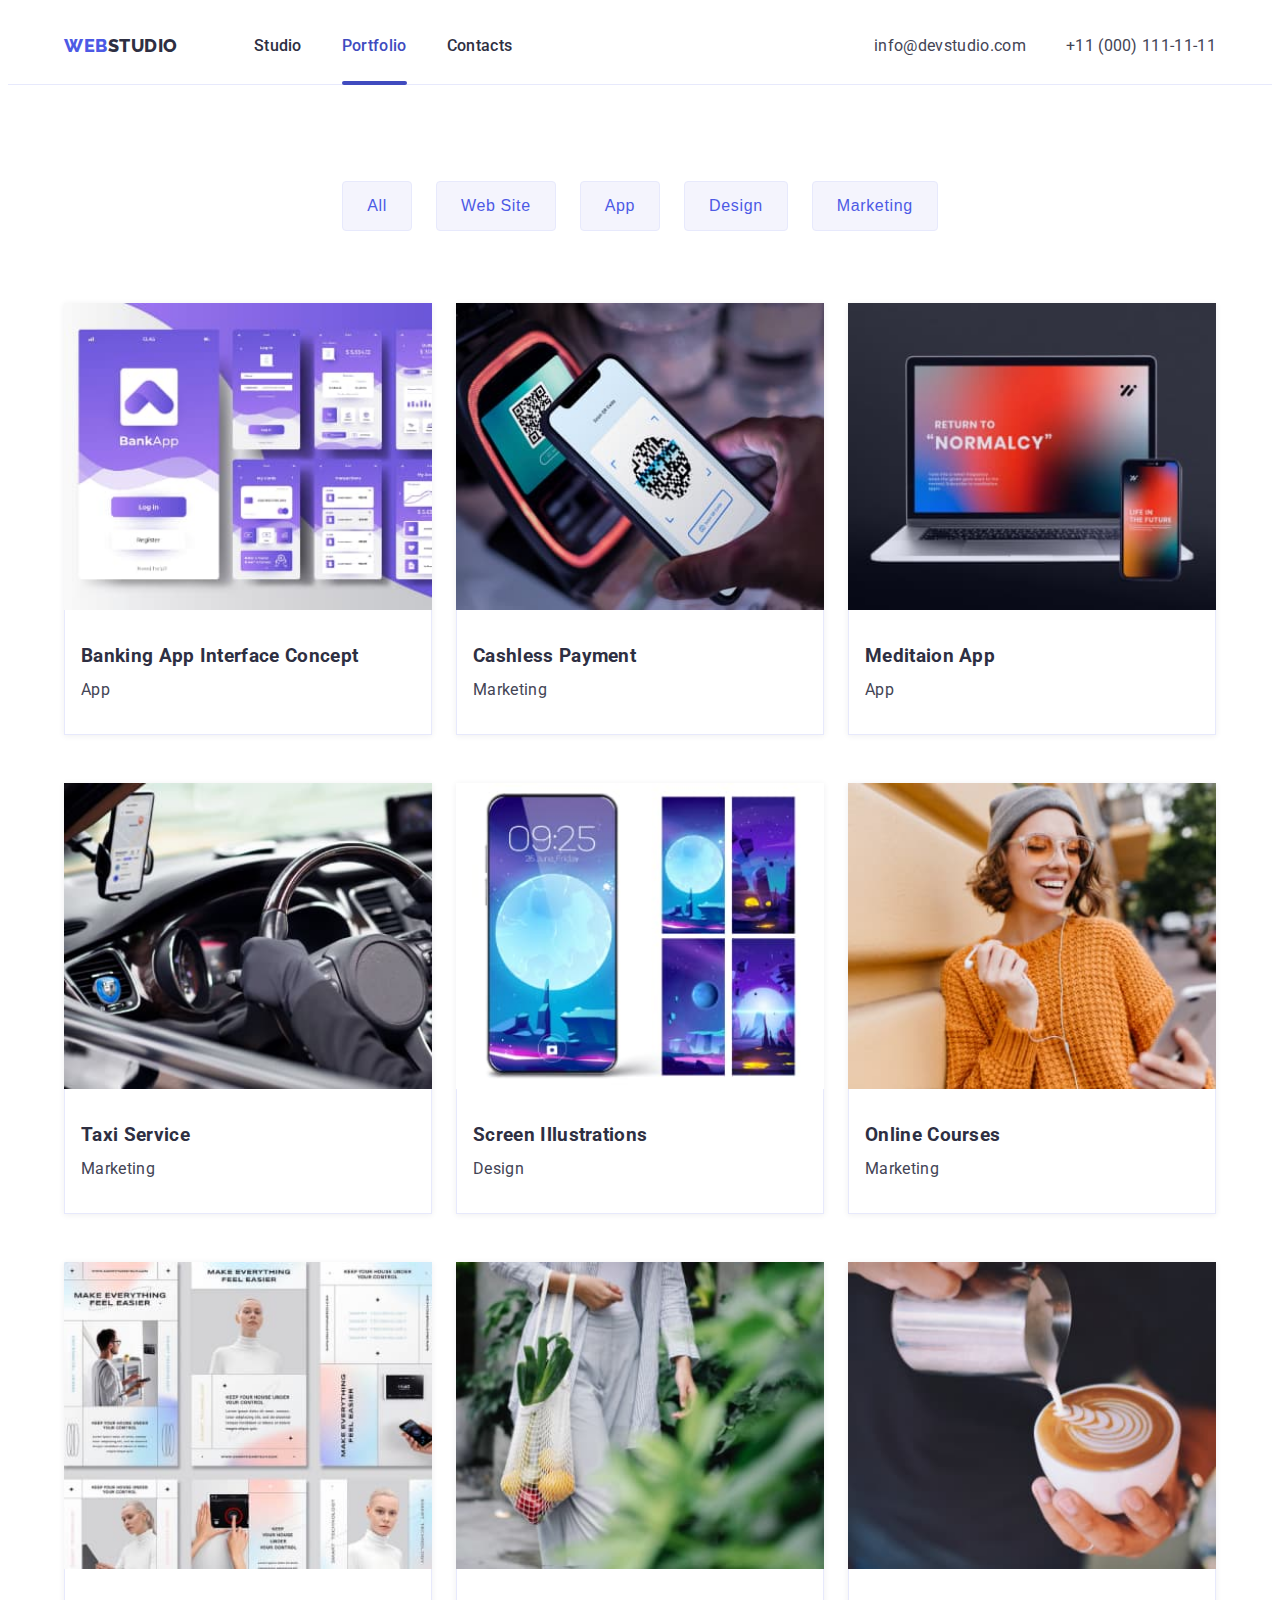
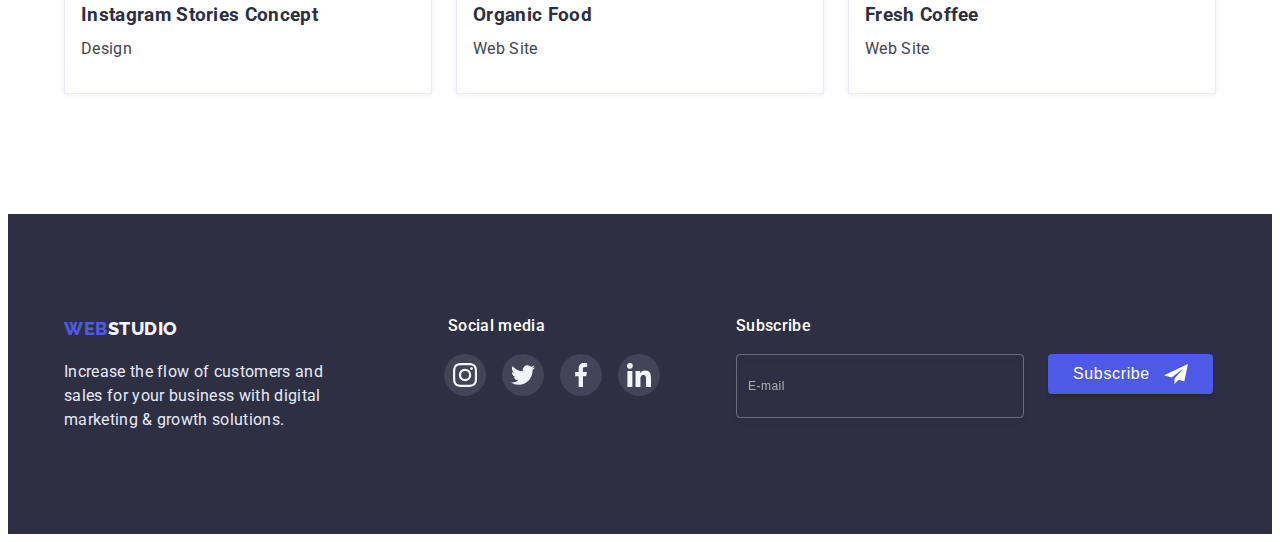
==== commit 7390f285: "Update portfolio.html" ====
--- a/portfolio.html
+++ b/portfolio.html
@@ -33,10 +33,10 @@
           >
           <ul class="header-list list">
             <li class="header-item">
-              <a href="./index.html" class="header-link link current">Studio</a>
+              <a href="./index.html" class="header-link link">Studio</a>
             </li>
             <li class="header-item">
-              <a href="./portfolio.html" class="header-link link">Portfolio</a>
+              <a href="./portfolio.html" class="header-link link current">Portfolio</a>
             </li>
             <li class="header-item">
               <a href="" class="header-link link">Contacts</a>
